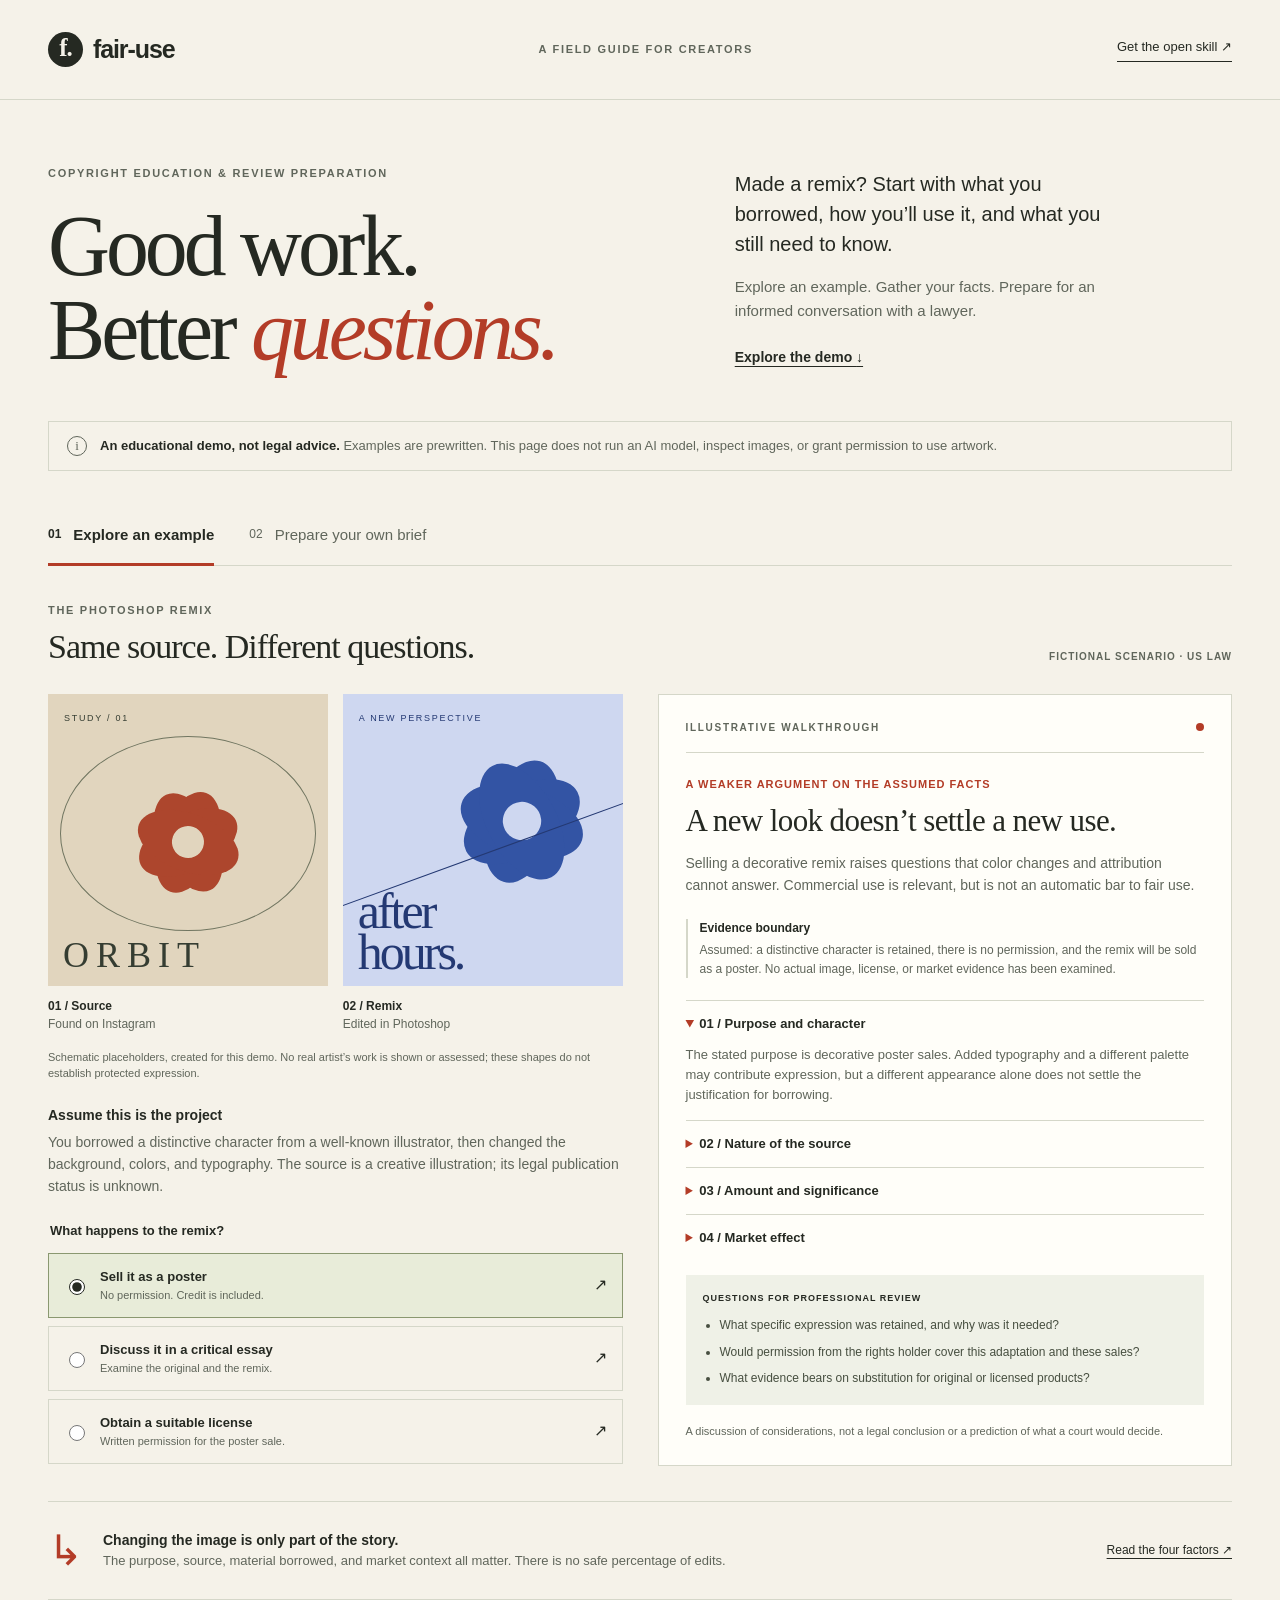
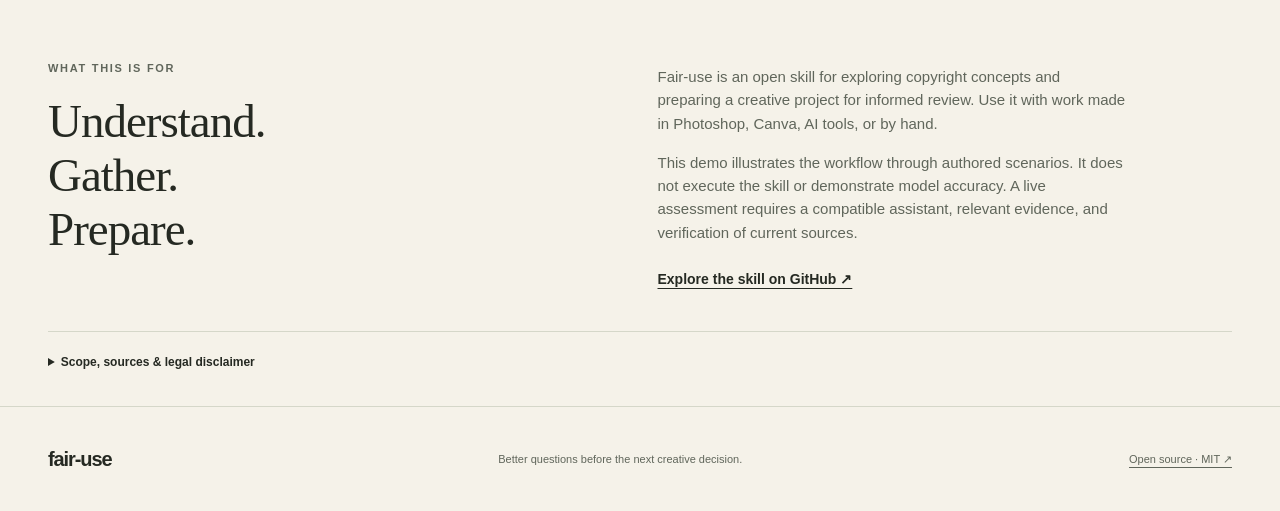
==== docs/index.html @ 6dc858e3 "Add educational browser demo and showcase guide" ====
<!doctype html>
<html lang="en">
<head>
  <meta charset="utf-8">
  <meta name="viewport" content="width=device-width, initial-scale=1">
  <meta name="description" content="Explore a fictional copyright scenario and prepare a creative-project brief. An educational demonstration of the open fair-use skill.">
  <meta http-equiv="Content-Security-Policy" content="default-src 'self'; script-src 'self'; style-src 'self'; img-src 'self' blob:; connect-src 'none'; object-src 'none'; base-uri 'none'; form-action 'none'">
  <title>Fair Use — a study in better questions</title>
  <link rel="stylesheet" href="demo.css">
  <script src="demo.js" defer></script>
</head>
<body>
  <a class="skip" href="#workspace">Skip to demo</a>
  <header class="masthead wrap">
    <a class="wordmark" href="./" aria-label="Fair Use home"><span class="mark" aria-hidden="true">f.</span> fair-use</a>
    <span class="edition">A FIELD GUIDE FOR CREATORS</span>
    <a class="repo" href="https://github.com/rahulkahani/fair-use">Get the open skill <span aria-hidden="true">↗</span></a>
  </header>

  <main class="wrap">
    <section class="intro" aria-labelledby="title">
      <div><p class="eyebrow">COPYRIGHT EDUCATION & REVIEW PREPARATION</p><h1 id="title">Good work.<br>Better <em>questions.</em></h1></div>
      <div class="intro-copy"><p>Made a remix? Start with what you borrowed, how you’ll use it, and what you still need to know.</p><p class="muted">Explore an example. Gather your facts. Prepare for an informed conversation with a lawyer.</p><a class="text-link" href="#workspace">Explore the demo <span aria-hidden="true">↓</span></a></div>
    </section>

    <div class="notice"><span class="notice-symbol" aria-hidden="true">i</span><p><strong>An educational demo, not legal advice.</strong> Examples are prewritten. This page does not run an AI model, inspect images, or grant permission to use artwork.</p></div>
    <noscript><p class="notice">Enable JavaScript to change the example and prepare a brief. You can also download the skill directly from the GitHub link above.</p></noscript>

    <section id="workspace" class="workspace" aria-label="Interactive demonstration">
      <div class="mode-switch" role="group" aria-label="Choose a demo mode">
        <button id="example-mode" aria-pressed="true" aria-controls="example-panel">01 <span>Explore an example</span></button>
        <button id="brief-mode" aria-pressed="false" aria-controls="brief-panel">02 <span>Prepare your own brief</span></button>
      </div>

      <div id="example-panel">
        <div class="section-heading"><div><p class="eyebrow">THE PHOTOSHOP REMIX</p><h2>Same source. Different questions.</h2></div><span class="small-label">FICTIONAL SCENARIO · US LAW</span></div>
        <div class="example-grid">
          <div class="source-area">
            <div class="art-pair" aria-label="Two schematic placeholders representing a source illustration and its Photoshop remix. These are not actual artworks being assessed.">
              <figure><div class="study source-study" aria-hidden="true"><span class="study-top">STUDY / 01</span><div class="motif"><i></i><i></i><i></i><i></i><b></b></div><span class="study-bottom">ORBIT</span></div><figcaption><span>01 / Source</span>Found on Instagram</figcaption></figure>
              <figure><div class="study remix-study" aria-hidden="true"><span class="study-top">A NEW PERSPECTIVE</span><div class="motif"><i></i><i></i><i></i><i></i><b></b></div><span class="study-bottom">after<br>hours.</span></div><figcaption><span>02 / Remix</span>Edited in Photoshop</figcaption></figure>
            </div>
            <p class="caption">Schematic placeholders, created for this demo. No real artist’s work is shown or assessed; these shapes do not establish protected expression.</p>
            <div class="premise"><h3>Assume this is the project</h3><p>You borrowed a distinctive character from a well-known illustrator, then changed the background, colors, and typography. The source is a creative illustration; its legal publication status is unknown.</p></div>
            <fieldset class="scenario-picker"><legend>What happens to the remix?</legend>
              <label><input type="radio" name="scenario" value="sale" checked><span><strong>Sell it as a poster</strong><small>No permission. Credit is included.</small></span><span aria-hidden="true">↗</span></label>
              <label><input type="radio" name="scenario" value="critique"><span><strong>Discuss it in a critical essay</strong><small>Examine the original and the remix.</small></span><span aria-hidden="true">↗</span></label>
              <label><input type="radio" name="scenario" value="permission"><span><strong>Obtain a suitable license</strong><small>Written permission for the poster sale.</small></span><span aria-hidden="true">↗</span></label>
            </fieldset>
          </div>
          <section class="review" aria-labelledby="review-title">
            <div class="review-top"><span class="eyebrow">ILLUSTRATIVE WALKTHROUGH</span><span class="review-dot" aria-hidden="true"></span></div>
            <div id="review-summary" aria-live="polite" aria-atomic="true"><p id="review-category" class="category"></p><h3 id="review-title"></h3><p id="review-lead"></p></div>
            <div class="evidence-note"><strong>Evidence boundary</strong><p id="evidence-note"></p></div>
            <div id="factors" class="factors"></div>
            <div class="next-step"><p class="eyebrow">QUESTIONS FOR PROFESSIONAL REVIEW</p><ul id="lawyer-questions"></ul></div>
            <p class="review-foot">A discussion of considerations, not a legal conclusion or a prediction of what a court would decide.</p>
          </section>
        </div>
        <div class="takeaway"><span aria-hidden="true">↳</span><p><strong>Changing the image is only part of the story.</strong><br>The purpose, source, material borrowed, and market context all matter. There is no safe percentage of edits.</p><a href="https://www.copyright.gov/fair-use/more-info.html">Read the four factors ↗</a></div>
      </div>

      <div id="brief-panel" hidden>
        <div class="section-heading"><div><p class="eyebrow">YOUR PROJECT, ORGANIZED</p><h2>Bring the facts to the conversation.</h2></div><span class="small-label">BRIEF BUILDER · NO AI ANALYSIS</span></div>
        <p class="brief-intro">Add what you know. Unknowns are useful too. This page does not upload your entries or images, use analytics, or save them to browser storage. Use “Clear entries & images” when finished; your browser may otherwise restore form entries during navigation. The downloaded brief contains text and filenames, not the images.</p>
        <form id="brief-form" autocomplete="off">
          <div class="form-grid">
            <div class="form-column">
              <label for="project">Project name <span>(optional)</span></label><input id="project" name="project" maxlength="200" placeholder="e.g. After Hours poster">
              <div class="file-grid">
                <div class="file-box"><label for="source-file">Source image <span>(optional)</span></label><input id="source-file" type="file" accept="image/png,image/jpeg,image/webp"><img id="source-preview" hidden alt="Your selected source image, shown without analysis"><p id="source-file-status">PNG, JPG or WebP · up to 10 MB</p></div>
                <div class="file-box"><label for="output-file">Your final image <span>(optional)</span></label><input id="output-file" type="file" accept="image/png,image/jpeg,image/webp"><img id="output-preview" hidden alt="Your selected final image, shown without analysis"><p id="output-file-status">PNG, JPG or WebP · up to 10 MB</p></div>
              </div>
              <label for="sources">Where did the source material come from?</label><textarea id="sources" name="sources" maxlength="6000" placeholder="Artist, source link, each borrowed asset, or describe independent creation. It’s okay if ownership is unknown."></textarea>
              <label for="changes">What did you borrow or change?</label><textarea id="changes" name="changes" maxlength="6000" placeholder="What was copied, traced, uploaded, generated, or retained? What did you create yourself?"></textarea>
            </div>
            <div class="form-column">
              <label for="jurisdiction">Relevant countries and distribution</label><input id="jurisdiction" name="jurisdiction" maxlength="1000" placeholder="e.g. US poster sales; other countries unknown">
              <label for="purpose">What will you do with it?</label><textarea id="purpose" name="purpose" maxlength="6000" placeholder="Sale, client campaign, essay, portfolio, private study… Include audience, channels, scale and commercial context."></textarea>
              <label for="permission">What permission or license do you have?</label><textarea id="permission" name="permission" maxlength="6000" placeholder="No permission, unknown, or exact license terms and evidence. Credit alone is not permission."></textarea>
              <label for="questions">What would you like to resolve?</label><textarea id="questions" name="questions" maxlength="6000" placeholder="Include any actual claim or deadline. Avoid confidential information you don’t need to share."></textarea>
            </div>
          </div>
          <div class="form-actions"><button class="primary" type="submit">Download preparation brief <span aria-hidden="true">↓</span></button><button class="secondary" id="reset-brief" type="reset">Clear entries & images</button><p id="brief-status" role="status"></p></div>
          <div id="brief-fallback" class="handoff" hidden><label for="brief-text"><strong>Your preparation brief</strong></label><p class="muted">If this browser does not save the download, select and copy the text below. Rebuild the brief after changing any entries.</p><textarea id="brief-text" readonly rows="12" aria-label="Generated preparation brief"></textarea></div>
        </form>
        <aside class="handoff"><h3>Continue with the skill</h3><p>Download the <a href="https://github.com/rahulkahani/fair-use/releases/latest">chat instructions or installable skill</a>. In a supported assistant, invoke fair-use and attach your brief and relevant images. For professional advice, share the facts and questions with a qualified lawyer.</p><p class="muted">Your AI host’s capabilities and data policies apply when you choose to share files there. Do not assume a chat is confidential or legally privileged.</p></aside>
      </div>
    </section>

    <section class="about"><div><p class="eyebrow">WHAT THIS IS FOR</p><h2>Understand.<br>Gather.<br>Prepare.</h2></div><div><p>Fair-use is an open skill for exploring copyright concepts and preparing a creative project for informed review. Use it with work made in Photoshop, Canva, AI tools, or by hand.</p><p>This demo illustrates the workflow through authored scenarios. It does not execute the skill or demonstrate model accuracy. A live assessment requires a compatible assistant, relevant evidence, and verification of current sources.</p><a class="text-link" href="https://github.com/rahulkahani/fair-use">Explore the skill on GitHub ↗</a></div></section>
    <details class="disclaimer"><summary>Scope, sources & legal disclaimer</summary><div><p>This tool provides educational information, not legal advice or a substitute for review by a qualified lawyer. It cannot determine infringement, certify fair use, or grant permission to publish, distribute, or sell material. Using it does not create an attorney-client relationship. Do not disregard or delay professional advice because of its output.</p><p>AI outputs may be incomplete, inaccurate, or outdated. Rules depend on jurisdiction and circumstances. The examples here assume US law; they are not advice for another country and have not been validated by a lawyer.</p><p>Source review: September 7, 2026. Read the <a href="https://www.copyright.gov/title17/92chap1.html#107">US Copyright Act §107</a>, the <a href="https://www.copyright.gov/fair-use/more-info.html">Copyright Office’s four-factor overview</a>, and its <a href="https://www.copyright.gov/help/faq/faq-fairuse.html">permission and fair-use FAQ</a>. For the boundary between general information and specific legal advice, see <a href="https://copyright.gov/circs/circ17.pdf">Circular 17</a>.</p><p>External links take you to services with their own privacy policies. The skill’s MIT license covers its original materials; it does not grant rights in artwork submitted by users.</p></div></details>
  </main>
  <footer class="wrap"><a class="wordmark" href="./">fair-use</a><p>Better questions before the next creative decision.</p><a href="https://github.com/rahulkahani/fair-use/blob/main/LICENSE">Open source · MIT ↗</a></footer>
</body>
</html>
---- docs/demo.css ----
@charset "UTF-8";
:root{--paper:#f5f2e9;--ink:#252922;--muted:#60665b;--line:#d5d7c9;--accent:#b33c27;--white:#fffef9;--green:#e8ecd9;--serif:Georgia,'Times New Roman',serif;--sans:Arial,Helvetica,sans-serif}
*{box-sizing:border-box}html{scroll-behavior:smooth;scroll-padding-top:24px}body{margin:0;background:var(--paper);color:var(--ink);font:16px/1.55 var(--sans)}button,input,textarea{font:inherit}button,a,input,textarea,summary{-webkit-tap-highlight-color:transparent}a{color:inherit;text-underline-offset:4px}button{cursor:pointer}button:focus-visible,a:focus-visible,input:focus-visible,textarea:focus-visible,summary:focus-visible{outline:3px solid var(--accent);outline-offset:4px}button:disabled{cursor:default}p,h1,h2,h3,figure{margin:0}p+p{margin-top:16px}[hidden]{display:none!important}.wrap{max-width:1280px;margin:auto;padding-left:48px;padding-right:48px}.masthead{height:100px;display:flex;align-items:center;justify-content:space-between;border-bottom:1px solid var(--line);gap:20px}.wordmark{font-weight:700;font-size:25px;letter-spacing:-1.1px;text-decoration:none;display:flex;align-items:center;gap:10px}.mark{color:var(--paper);background:var(--ink);font-family:var(--serif);height:35px;width:35px;display:grid;place-content:center;border-radius:50%;padding-bottom:3px}.edition,.eyebrow,.small-label{font:11px/1.5 var(--sans);letter-spacing:1.7px;font-weight:700}.edition{color:var(--muted)}.repo{font-size:13px;text-decoration:none;border-bottom:1px solid var(--ink);padding-bottom:3px}.intro{display:grid;grid-template-columns:1.2fr 1fr;gap:90px;padding:65px 0 48px;align-items:end}.eyebrow{color:var(--muted)}h1{font:clamp(58px,6.7vw,88px)/.98 var(--serif);letter-spacing:-4px;margin-top:23px;font-weight:400}h1 em{color:var(--accent);font-weight:400}.intro-copy{max-width:395px;padding-bottom:3px}.intro-copy>p:first-child{font-size:20px;line-height:1.5}.muted{color:var(--muted)}.intro-copy .muted{font-size:15px}.text-link{display:inline-block;font-size:14px;font-weight:700;margin-top:25px}.notice{border:1px solid var(--line);display:flex;gap:13px;align-items:center;padding:14px 18px;font-size:13px;color:var(--muted)}.notice strong{color:var(--ink)}.notice-symbol{font-family:var(--serif);border:1px solid var(--muted);border-radius:100%;width:20px;height:20px;text-align:center;line-height:18px;flex:none}.workspace{margin-top:38px}.mode-switch{display:flex;border-bottom:1px solid var(--line);gap:35px}.mode-switch button{border:0;background:none;color:var(--muted);padding:14px 0 17px;font-size:12px;display:flex;gap:12px;align-items:center;border-bottom:3px solid transparent;margin-bottom:-1px}.mode-switch button span{font-size:15px}.mode-switch button[aria-pressed=true]{color:var(--ink);border-color:var(--accent);font-weight:700}.section-heading{display:flex;justify-content:space-between;align-items:end;gap:20px;margin:36px 0 27px}h2{font:34px/1.15 var(--serif);letter-spacing:-1px}.section-heading h2{margin-top:9px}.small-label{color:var(--muted);font-size:10px;letter-spacing:1px;text-align:right;padding-bottom:3px}.example-grid{display:grid;grid-template-columns:1fr 1fr;gap:35px;align-items:start}.art-pair{display:grid;grid-template-columns:1fr 1fr;gap:15px}.study{height:292px;position:relative;overflow:hidden;background:#e1d5be;color:#353d32}.study-top{position:absolute;top:18px;left:16px;font-size:9px;letter-spacing:1.7px;z-index:1}.study-bottom{position:absolute;bottom:13px;left:15px;right:15px;letter-spacing:7px;font:36px/1 var(--serif)}.motif{position:absolute;top:76px;left:50%;transform:translateX(-50%) rotate(-25deg);width:144px;height:144px}.motif i{position:absolute;width:58px;height:105px;background:#ad462d;border-radius:50%;left:43px;top:20px;transform-origin:center}.motif i:nth-child(2){transform:rotate(45deg)}.motif i:nth-child(3){transform:rotate(90deg)}.motif i:nth-child(4){transform:rotate(135deg)}.motif b{position:absolute;width:32px;height:32px;border-radius:50%;background:#e1d5be;top:56px;left:56px}.source-study:after{content:'';position:absolute;inset:42px 12px 55px;border:1px solid #717661;border-radius:50%}.remix-study{background:#ced7f0;color:#243973}.remix-study .motif{top:55px;left:64%;transform:translateX(-50%) rotate(17deg) scale(1.2)}.remix-study .motif i{background:#3354a4}.remix-study .motif b{background:#ced7f0}.remix-study .study-bottom{font-size:50px;letter-spacing:-3px;line-height:.82}.remix-study:after{content:'';position:absolute;top:160px;left:-10px;right:-10px;border-top:1px solid #243973;transform:rotate(-20deg)}figcaption{font-size:12px;color:var(--muted);padding-top:11px}figcaption span{display:block;font-size:12px;font-weight:700;color:var(--ink)}.caption{font-size:11px;color:var(--muted);line-height:1.5;margin-top:15px}.premise{padding:23px 0}.premise h3{font-size:14px;margin-bottom:6px}.premise p{font-size:14px;color:var(--muted)}fieldset{margin:0;padding:0;border:0}legend{font-size:13px;font-weight:700;margin-bottom:12px}.scenario-picker label{display:flex;align-items:center;gap:12px;border:1px solid var(--line);padding:13px 15px;cursor:pointer;margin-bottom:8px;background:transparent}.scenario-picker label:has(input:checked){background:var(--green);border-color:#8a9870}.scenario-picker input{accent-color:var(--ink);width:16px;height:16px;flex:none}.scenario-picker label>span:last-child{margin-left:auto}.scenario-picker strong{display:block;font-size:13px}.scenario-picker small{display:block;color:var(--muted);font-size:11px}.review{border:1px solid var(--line);background:var(--white);padding:25px 27px}.review-top{display:flex;align-items:center;justify-content:space-between;border-bottom:1px solid var(--line);padding-bottom:17px}.review-top .eyebrow{font-size:10px}.review-dot{width:8px;height:8px;border-radius:50%;background:var(--accent)}.category{font-size:11px;color:var(--accent);font-weight:700;margin:23px 0 10px;text-transform:uppercase;letter-spacing:1px}.review h3{font:31px/1.15 var(--serif);letter-spacing:-.6px}.review #review-lead{font-size:14px;color:var(--muted);margin-top:15px}.evidence-note{border-left:2px solid var(--line);padding-left:12px;margin:22px 0;font-size:12px;color:var(--muted)}.evidence-note strong{color:var(--ink)}.evidence-note p{margin-top:4px}.factors details{border-top:1px solid var(--line);padding:13px 0}.factors summary{font-size:13px;font-weight:700;cursor:pointer}.factors summary::marker{color:var(--accent)}.factors details p{font-size:13px;color:var(--muted);padding:10px 0 2px}.next-step{background:#eff1e7;padding:17px;margin-top:14px}.next-step .eyebrow{font-size:9px;letter-spacing:1px;color:var(--ink)}.next-step ul{margin:10px 0 0;padding-left:17px;font-size:12px;color:#474f40}.next-step li+li{margin-top:8px}.review-foot{font-size:11px;line-height:1.6;color:var(--muted);margin-top:18px}.takeaway{margin-top:29px;border-top:1px solid var(--line);border-bottom:1px solid var(--line);padding:24px 0;display:flex;align-items:center;gap:20px}.takeaway>span{font:42px var(--serif);color:var(--accent)}.takeaway p{font-size:13px;color:var(--muted)}.takeaway strong{color:var(--ink);font-size:14px}.takeaway a{font-size:12px;margin-left:auto;white-space:nowrap}.brief-intro{max-width:850px;font-size:14px;color:var(--muted);margin-bottom:27px}.form-grid{display:grid;grid-template-columns:1fr 1fr;gap:35px}.form-column>label{display:block;font-size:13px;font-weight:700;margin:22px 0 8px}.form-column>label:first-child{margin-top:0}label span{font-weight:400}input:not([type=radio]):not([type=file]),textarea{width:100%;border:1px solid #a7ad9c;background:var(--white);border-radius:0;padding:12px;font-size:14px;color:var(--ink)}textarea{resize:vertical;min-height:115px;display:block}input::placeholder,textarea::placeholder{color:#72786b;opacity:1}.file-grid{display:grid;grid-template-columns:1fr 1fr;gap:12px;margin-top:22px}.file-box{background:#ebece2;border:1px dashed #a7ad9c;padding:14px;min-width:0}.file-box label{display:block;font-size:12px;font-weight:700;margin-bottom:12px}.file-box input{font-size:11px;width:100%}.file-box input::file-selector-button{display:block;margin-bottom:8px;border:1px solid #8a927f;background:var(--white);padding:5px 8px;cursor:pointer}.file-box p{font-size:10px;color:var(--muted);margin-top:12px;overflow-wrap:anywhere}.file-box img{width:100%;height:150px;object-fit:contain;margin-top:12px}.form-actions{display:flex;gap:20px;align-items:center;flex-wrap:wrap;margin-top:28px}.primary{border:1px solid var(--ink);background:var(--ink);color:var(--white);padding:13px 20px;font-size:13px}.primary span{margin-left:15px}.secondary{border:0;border-bottom:1px solid var(--muted);background:none;font-size:12px;padding:5px 0;color:var(--muted)}#brief-status{font-size:12px;color:var(--muted);flex-basis:100%}.handoff{border:1px solid var(--line);padding:24px;margin-top:20px}.handoff h3{font:25px var(--serif);margin-bottom:12px}.handoff p{font-size:14px;max-width:850px}.about{display:grid;grid-template-columns:1fr 1fr;gap:35px;padding:60px 0 40px}.about h2{font-size:47px;margin-top:17px}.about>div:last-child{padding-top:5px;color:var(--muted);font-size:15px;max-width:470px}.about .text-link{color:var(--ink)}.disclaimer{border-top:1px solid var(--line);padding:21px 0 35px;font-size:12px;color:var(--muted)}.disclaimer summary{font-weight:700;cursor:pointer;color:var(--ink)}.disclaimer>div{padding-top:18px;max-width:900px}.disclaimer p+p{margin-top:12px}footer{display:flex;justify-content:space-between;align-items:center;gap:20px;border-top:1px solid var(--line);min-height:105px;font-size:11px;color:var(--muted)}footer .wordmark{font-size:20px;color:var(--ink)}.skip{position:absolute;left:20px;top:-100px;background:var(--white);padding:10px;z-index:5}.skip:focus{top:10px}
@media(min-width:1500px){.intro{padding-top:75px;padding-bottom:55px}}
@media(max-width:1000px){.wrap{padding-left:28px;padding-right:28px}.intro{gap:35px}.edition{display:none}.example-grid{gap:20px}.review{padding:20px}.study{height:260px}.motif{transform:translateX(-50%) rotate(-25deg) scale(.85)}.remix-study .motif{transform:translateX(-50%) rotate(17deg)}.section-heading{align-items:start}.small-label{max-width:130px}.takeaway{flex-wrap:wrap}.takeaway a{margin-left:48px}}
@media(max-width:720px){.wrap{padding-left:20px;padding-right:20px}.masthead{height:78px}.wordmark{font-size:22px}.repo{font-size:11px}.intro{grid-template-columns:1fr;padding:38px 0 30px;gap:28px}h1{font-size:66px;letter-spacing:-3px;margin-top:18px}.intro-copy{max-width:100%}.intro-copy>p:first-child{font-size:18px}.intro-copy .text-link{margin-top:16px}.notice{padding:12px;font-size:12px;align-items:start}.notice-symbol{margin-top:3px}.workspace{margin-top:25px}.mode-switch{gap:20px}.mode-switch button{gap:7px}.mode-switch button span{font-size:12px}.section-heading{display:block;margin-top:28px}.small-label{display:block;max-width:none;text-align:left;margin-top:12px}.section-heading h2{font-size:29px}.example-grid,.form-grid,.about{grid-template-columns:1fr}.art-pair{gap:12px}.study{height:280px}.motif{transform:translateX(-50%) rotate(-25deg)}.review{margin-top:9px}.review h3{font-size:31px}.takeaway{gap:12px;align-items:start}.takeaway p{flex:1}.takeaway a{margin-left:39px}.about{gap:22px;padding:40px 0 30px}.about h2{font-size:39px}.about>div:last-child{max-width:none}.form-grid{gap:22px}.file-box{padding:10px}footer{flex-wrap:wrap;padding-top:25px;padding-bottom:25px;gap:14px}footer p{order:3;width:100%}}
@media(prefers-reduced-motion:reduce){html{scroll-behavior:auto}}
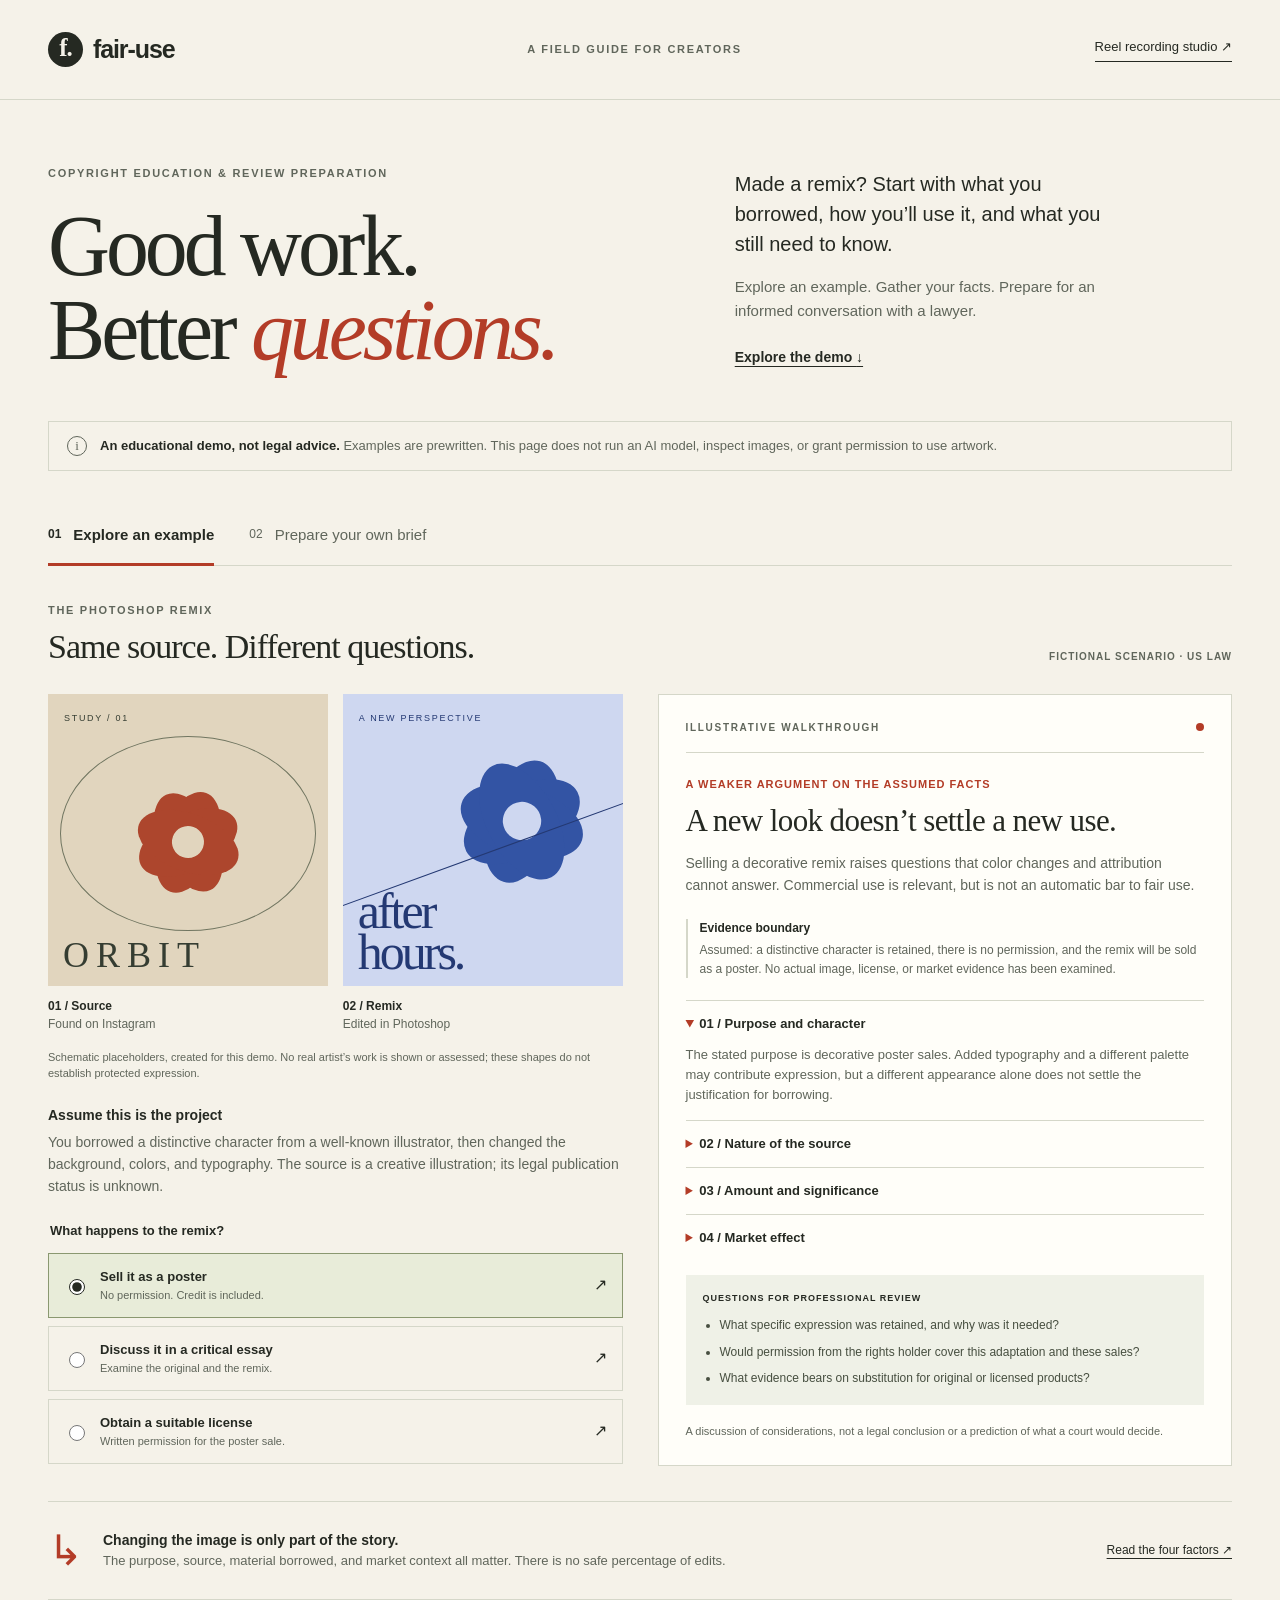
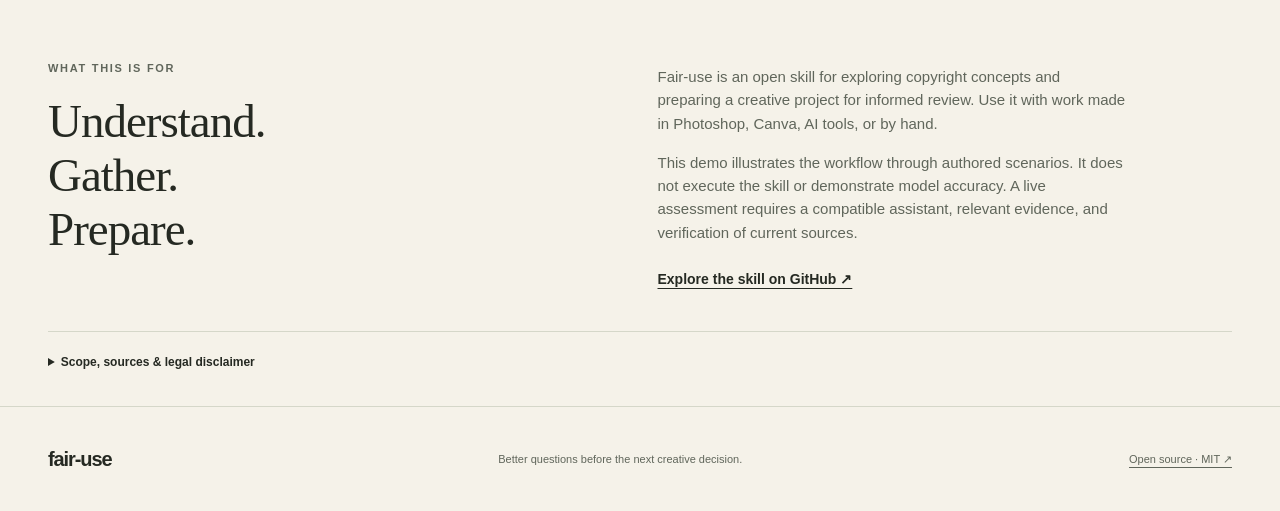
==== commit 7cc95f5a: "Add directed portrait recording studio for fair-use showcase" ====
--- a/docs/index.html
+++ b/docs/index.html
@@ -14,7 +14,7 @@
   <header class="masthead wrap">
     <a class="wordmark" href="./" aria-label="Fair Use home"><span class="mark" aria-hidden="true">f.</span> fair-use</a>
     <span class="edition">A FIELD GUIDE FOR CREATORS</span>
-    <a class="repo" href="https://github.com/rahulkahani/fair-use">Get the open skill <span aria-hidden="true">↗</span></a>
+    <a class="repo" href="reel.html">Reel recording studio <span aria-hidden="true">↗</span></a>
   </header>
 
   <main class="wrap">
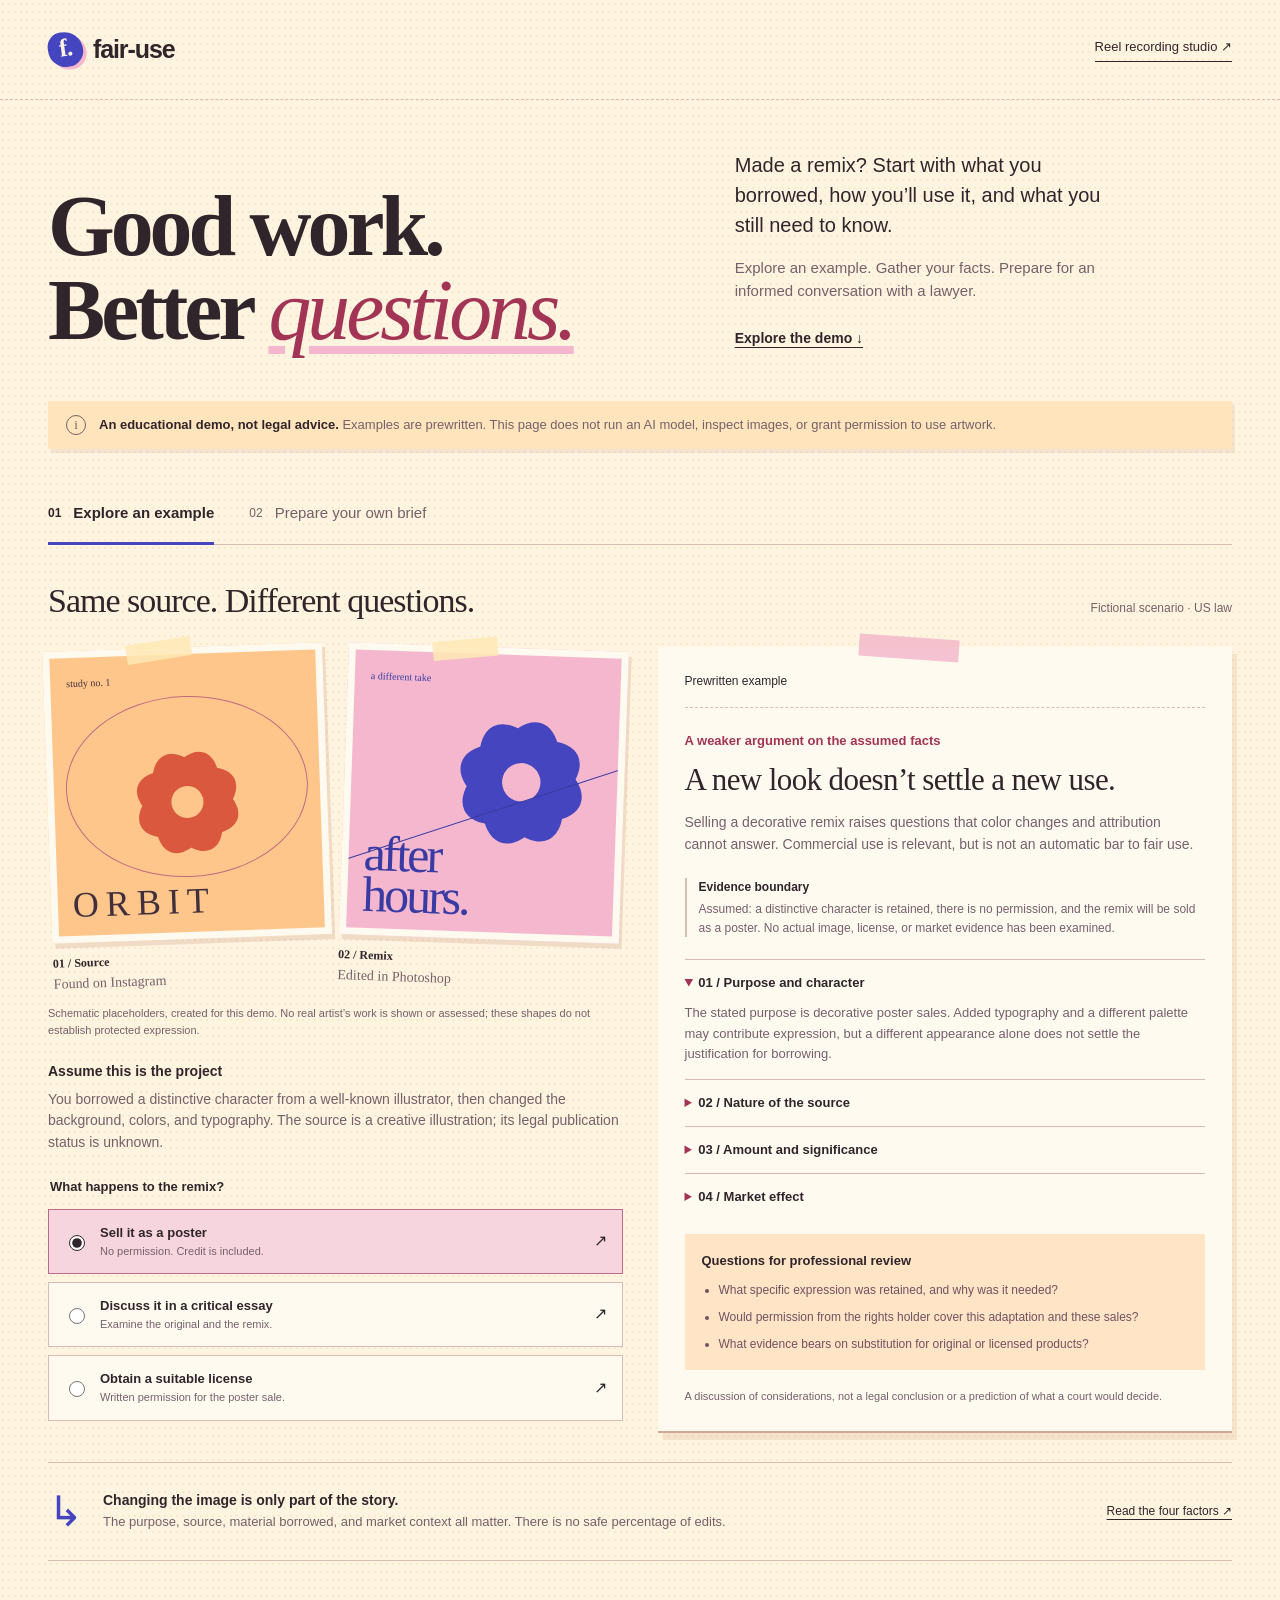
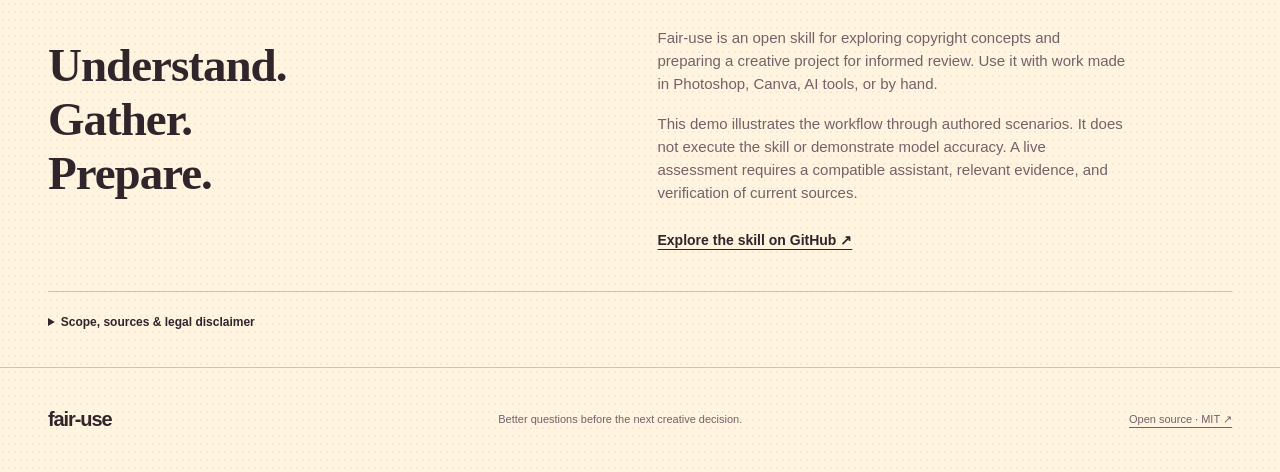
==== commit 426c4908: "Restyle fair-use demos as paper collage and remove decorative labels" ====
--- a/docs/index.html
+++ b/docs/index.html
@@ -13,13 +13,12 @@
   <a class="skip" href="#workspace">Skip to demo</a>
   <header class="masthead wrap">
     <a class="wordmark" href="./" aria-label="Fair Use home"><span class="mark" aria-hidden="true">f.</span> fair-use</a>
-    <span class="edition">A FIELD GUIDE FOR CREATORS</span>
     <a class="repo" href="reel.html">Reel recording studio <span aria-hidden="true">↗</span></a>
   </header>
 
   <main class="wrap">
     <section class="intro" aria-labelledby="title">
-      <div><p class="eyebrow">COPYRIGHT EDUCATION & REVIEW PREPARATION</p><h1 id="title">Good work.<br>Better <em>questions.</em></h1></div>
+      <div><h1 id="title">Good work.<br>Better <em>questions.</em></h1></div>
       <div class="intro-copy"><p>Made a remix? Start with what you borrowed, how you’ll use it, and what you still need to know.</p><p class="muted">Explore an example. Gather your facts. Prepare for an informed conversation with a lawyer.</p><a class="text-link" href="#workspace">Explore the demo <span aria-hidden="true">↓</span></a></div>
     </section>
 
@@ -33,12 +32,12 @@
       </div>
 
       <div id="example-panel">
-        <div class="section-heading"><div><p class="eyebrow">THE PHOTOSHOP REMIX</p><h2>Same source. Different questions.</h2></div><span class="small-label">FICTIONAL SCENARIO · US LAW</span></div>
+        <div class="section-heading"><div><h2>Same source. Different questions.</h2></div><span class="small-label">Fictional scenario · US law</span></div>
         <div class="example-grid">
           <div class="source-area">
             <div class="art-pair" aria-label="Two schematic placeholders representing a source illustration and its Photoshop remix. These are not actual artworks being assessed.">
-              <figure><div class="study source-study" aria-hidden="true"><span class="study-top">STUDY / 01</span><div class="motif"><i></i><i></i><i></i><i></i><b></b></div><span class="study-bottom">ORBIT</span></div><figcaption><span>01 / Source</span>Found on Instagram</figcaption></figure>
-              <figure><div class="study remix-study" aria-hidden="true"><span class="study-top">A NEW PERSPECTIVE</span><div class="motif"><i></i><i></i><i></i><i></i><b></b></div><span class="study-bottom">after<br>hours.</span></div><figcaption><span>02 / Remix</span>Edited in Photoshop</figcaption></figure>
+              <figure><div class="study source-study" aria-hidden="true"><span class="study-top">study no. 1</span><div class="motif"><i></i><i></i><i></i><i></i><b></b></div><span class="study-bottom">ORBIT</span></div><figcaption><span>01 / Source</span>Found on Instagram</figcaption></figure>
+              <figure><div class="study remix-study" aria-hidden="true"><span class="study-top">a different take</span><div class="motif"><i></i><i></i><i></i><i></i><b></b></div><span class="study-bottom">after<br>hours.</span></div><figcaption><span>02 / Remix</span>Edited in Photoshop</figcaption></figure>
             </div>
             <p class="caption">Schematic placeholders, created for this demo. No real artist’s work is shown or assessed; these shapes do not establish protected expression.</p>
             <div class="premise"><h3>Assume this is the project</h3><p>You borrowed a distinctive character from a well-known illustrator, then changed the background, colors, and typography. The source is a creative illustration; its legal publication status is unknown.</p></div>
@@ -49,11 +48,11 @@
             </fieldset>
           </div>
           <section class="review" aria-labelledby="review-title">
-            <div class="review-top"><span class="eyebrow">ILLUSTRATIVE WALKTHROUGH</span><span class="review-dot" aria-hidden="true"></span></div>
+            <div class="review-top"><span>Prewritten example</span><span class="review-dot" aria-hidden="true"></span></div>
             <div id="review-summary" aria-live="polite" aria-atomic="true"><p id="review-category" class="category"></p><h3 id="review-title"></h3><p id="review-lead"></p></div>
             <div class="evidence-note"><strong>Evidence boundary</strong><p id="evidence-note"></p></div>
             <div id="factors" class="factors"></div>
-            <div class="next-step"><p class="eyebrow">QUESTIONS FOR PROFESSIONAL REVIEW</p><ul id="lawyer-questions"></ul></div>
+            <div class="next-step"><h4>Questions for professional review</h4><ul id="lawyer-questions"></ul></div>
             <p class="review-foot">A discussion of considerations, not a legal conclusion or a prediction of what a court would decide.</p>
           </section>
         </div>
@@ -61,7 +60,7 @@
       </div>
 
       <div id="brief-panel" hidden>
-        <div class="section-heading"><div><p class="eyebrow">YOUR PROJECT, ORGANIZED</p><h2>Bring the facts to the conversation.</h2></div><span class="small-label">BRIEF BUILDER · NO AI ANALYSIS</span></div>
+        <div class="section-heading"><div><h2>Bring the facts to the conversation.</h2></div><span class="small-label">Brief builder · no AI analysis</span></div>
         <p class="brief-intro">Add what you know. Unknowns are useful too. This page does not upload your entries or images, use analytics, or save them to browser storage. Use “Clear entries & images” when finished; your browser may otherwise restore form entries during navigation. The downloaded brief contains text and filenames, not the images.</p>
         <form id="brief-form" autocomplete="off">
           <div class="form-grid">
@@ -88,7 +87,7 @@
       </div>
     </section>
 
-    <section class="about"><div><p class="eyebrow">WHAT THIS IS FOR</p><h2>Understand.<br>Gather.<br>Prepare.</h2></div><div><p>Fair-use is an open skill for exploring copyright concepts and preparing a creative project for informed review. Use it with work made in Photoshop, Canva, AI tools, or by hand.</p><p>This demo illustrates the workflow through authored scenarios. It does not execute the skill or demonstrate model accuracy. A live assessment requires a compatible assistant, relevant evidence, and verification of current sources.</p><a class="text-link" href="https://github.com/rahulkahani/fair-use">Explore the skill on GitHub ↗</a></div></section>
+    <section class="about"><div><h2>Understand.<br>Gather.<br>Prepare.</h2></div><div><p>Fair-use is an open skill for exploring copyright concepts and preparing a creative project for informed review. Use it with work made in Photoshop, Canva, AI tools, or by hand.</p><p>This demo illustrates the workflow through authored scenarios. It does not execute the skill or demonstrate model accuracy. A live assessment requires a compatible assistant, relevant evidence, and verification of current sources.</p><a class="text-link" href="https://github.com/rahulkahani/fair-use">Explore the skill on GitHub ↗</a></div></section>
     <details class="disclaimer"><summary>Scope, sources & legal disclaimer</summary><div><p>This tool provides educational information, not legal advice or a substitute for review by a qualified lawyer. It cannot determine infringement, certify fair use, or grant permission to publish, distribute, or sell material. Using it does not create an attorney-client relationship. Do not disregard or delay professional advice because of its output.</p><p>AI outputs may be incomplete, inaccurate, or outdated. Rules depend on jurisdiction and circumstances. The examples here assume US law; they are not advice for another country and have not been validated by a lawyer.</p><p>Source review: September 7, 2026. Read the <a href="https://www.copyright.gov/title17/92chap1.html#107">US Copyright Act §107</a>, the <a href="https://www.copyright.gov/fair-use/more-info.html">Copyright Office’s four-factor overview</a>, and its <a href="https://www.copyright.gov/help/faq/faq-fairuse.html">permission and fair-use FAQ</a>. For the boundary between general information and specific legal advice, see <a href="https://copyright.gov/circs/circ17.pdf">Circular 17</a>.</p><p>External links take you to services with their own privacy policies. The skill’s MIT license covers its original materials; it does not grant rights in artwork submitted by users.</p></div></details>
   </main>
   <footer class="wrap"><a class="wordmark" href="./">fair-use</a><p>Better questions before the next creative decision.</p><a href="https://github.com/rahulkahani/fair-use/blob/main/LICENSE">Open source · MIT ↗</a></footer>
--- a/docs/demo.css
+++ b/docs/demo.css
@@ -1,7 +1,17 @@
 @charset "UTF-8";
-:root{--paper:#f5f2e9;--ink:#252922;--muted:#60665b;--line:#d5d7c9;--accent:#b33c27;--white:#fffef9;--green:#e8ecd9;--serif:Georgia,'Times New Roman',serif;--sans:Arial,Helvetica,sans-serif}
-*{box-sizing:border-box}html{scroll-behavior:smooth;scroll-padding-top:24px}body{margin:0;background:var(--paper);color:var(--ink);font:16px/1.55 var(--sans)}button,input,textarea{font:inherit}button,a,input,textarea,summary{-webkit-tap-highlight-color:transparent}a{color:inherit;text-underline-offset:4px}button{cursor:pointer}button:focus-visible,a:focus-visible,input:focus-visible,textarea:focus-visible,summary:focus-visible{outline:3px solid var(--accent);outline-offset:4px}button:disabled{cursor:default}p,h1,h2,h3,figure{margin:0}p+p{margin-top:16px}[hidden]{display:none!important}.wrap{max-width:1280px;margin:auto;padding-left:48px;padding-right:48px}.masthead{height:100px;display:flex;align-items:center;justify-content:space-between;border-bottom:1px solid var(--line);gap:20px}.wordmark{font-weight:700;font-size:25px;letter-spacing:-1.1px;text-decoration:none;display:flex;align-items:center;gap:10px}.mark{color:var(--paper);background:var(--ink);font-family:var(--serif);height:35px;width:35px;display:grid;place-content:center;border-radius:50%;padding-bottom:3px}.edition,.eyebrow,.small-label{font:11px/1.5 var(--sans);letter-spacing:1.7px;font-weight:700}.edition{color:var(--muted)}.repo{font-size:13px;text-decoration:none;border-bottom:1px solid var(--ink);padding-bottom:3px}.intro{display:grid;grid-template-columns:1.2fr 1fr;gap:90px;padding:65px 0 48px;align-items:end}.eyebrow{color:var(--muted)}h1{font:clamp(58px,6.7vw,88px)/.98 var(--serif);letter-spacing:-4px;margin-top:23px;font-weight:400}h1 em{color:var(--accent);font-weight:400}.intro-copy{max-width:395px;padding-bottom:3px}.intro-copy>p:first-child{font-size:20px;line-height:1.5}.muted{color:var(--muted)}.intro-copy .muted{font-size:15px}.text-link{display:inline-block;font-size:14px;font-weight:700;margin-top:25px}.notice{border:1px solid var(--line);display:flex;gap:13px;align-items:center;padding:14px 18px;font-size:13px;color:var(--muted)}.notice strong{color:var(--ink)}.notice-symbol{font-family:var(--serif);border:1px solid var(--muted);border-radius:100%;width:20px;height:20px;text-align:center;line-height:18px;flex:none}.workspace{margin-top:38px}.mode-switch{display:flex;border-bottom:1px solid var(--line);gap:35px}.mode-switch button{border:0;background:none;color:var(--muted);padding:14px 0 17px;font-size:12px;display:flex;gap:12px;align-items:center;border-bottom:3px solid transparent;margin-bottom:-1px}.mode-switch button span{font-size:15px}.mode-switch button[aria-pressed=true]{color:var(--ink);border-color:var(--accent);font-weight:700}.section-heading{display:flex;justify-content:space-between;align-items:end;gap:20px;margin:36px 0 27px}h2{font:34px/1.15 var(--serif);letter-spacing:-1px}.section-heading h2{margin-top:9px}.small-label{color:var(--muted);font-size:10px;letter-spacing:1px;text-align:right;padding-bottom:3px}.example-grid{display:grid;grid-template-columns:1fr 1fr;gap:35px;align-items:start}.art-pair{display:grid;grid-template-columns:1fr 1fr;gap:15px}.study{height:292px;position:relative;overflow:hidden;background:#e1d5be;color:#353d32}.study-top{position:absolute;top:18px;left:16px;font-size:9px;letter-spacing:1.7px;z-index:1}.study-bottom{position:absolute;bottom:13px;left:15px;right:15px;letter-spacing:7px;font:36px/1 var(--serif)}.motif{position:absolute;top:76px;left:50%;transform:translateX(-50%) rotate(-25deg);width:144px;height:144px}.motif i{position:absolute;width:58px;height:105px;background:#ad462d;border-radius:50%;left:43px;top:20px;transform-origin:center}.motif i:nth-child(2){transform:rotate(45deg)}.motif i:nth-child(3){transform:rotate(90deg)}.motif i:nth-child(4){transform:rotate(135deg)}.motif b{position:absolute;width:32px;height:32px;border-radius:50%;background:#e1d5be;top:56px;left:56px}.source-study:after{content:'';position:absolute;inset:42px 12px 55px;border:1px solid #717661;border-radius:50%}.remix-study{background:#ced7f0;color:#243973}.remix-study .motif{top:55px;left:64%;transform:translateX(-50%) rotate(17deg) scale(1.2)}.remix-study .motif i{background:#3354a4}.remix-study .motif b{background:#ced7f0}.remix-study .study-bottom{font-size:50px;letter-spacing:-3px;line-height:.82}.remix-study:after{content:'';position:absolute;top:160px;left:-10px;right:-10px;border-top:1px solid #243973;transform:rotate(-20deg)}figcaption{font-size:12px;color:var(--muted);padding-top:11px}figcaption span{display:block;font-size:12px;font-weight:700;color:var(--ink)}.caption{font-size:11px;color:var(--muted);line-height:1.5;margin-top:15px}.premise{padding:23px 0}.premise h3{font-size:14px;margin-bottom:6px}.premise p{font-size:14px;color:var(--muted)}fieldset{margin:0;padding:0;border:0}legend{font-size:13px;font-weight:700;margin-bottom:12px}.scenario-picker label{display:flex;align-items:center;gap:12px;border:1px solid var(--line);padding:13px 15px;cursor:pointer;margin-bottom:8px;background:transparent}.scenario-picker label:has(input:checked){background:var(--green);border-color:#8a9870}.scenario-picker input{accent-color:var(--ink);width:16px;height:16px;flex:none}.scenario-picker label>span:last-child{margin-left:auto}.scenario-picker strong{display:block;font-size:13px}.scenario-picker small{display:block;color:var(--muted);font-size:11px}.review{border:1px solid var(--line);background:var(--white);padding:25px 27px}.review-top{display:flex;align-items:center;justify-content:space-between;border-bottom:1px solid var(--line);padding-bottom:17px}.review-top .eyebrow{font-size:10px}.review-dot{width:8px;height:8px;border-radius:50%;background:var(--accent)}.category{font-size:11px;color:var(--accent);font-weight:700;margin:23px 0 10px;text-transform:uppercase;letter-spacing:1px}.review h3{font:31px/1.15 var(--serif);letter-spacing:-.6px}.review #review-lead{font-size:14px;color:var(--muted);margin-top:15px}.evidence-note{border-left:2px solid var(--line);padding-left:12px;margin:22px 0;font-size:12px;color:var(--muted)}.evidence-note strong{color:var(--ink)}.evidence-note p{margin-top:4px}.factors details{border-top:1px solid var(--line);padding:13px 0}.factors summary{font-size:13px;font-weight:700;cursor:pointer}.factors summary::marker{color:var(--accent)}.factors details p{font-size:13px;color:var(--muted);padding:10px 0 2px}.next-step{background:#eff1e7;padding:17px;margin-top:14px}.next-step .eyebrow{font-size:9px;letter-spacing:1px;color:var(--ink)}.next-step ul{margin:10px 0 0;padding-left:17px;font-size:12px;color:#474f40}.next-step li+li{margin-top:8px}.review-foot{font-size:11px;line-height:1.6;color:var(--muted);margin-top:18px}.takeaway{margin-top:29px;border-top:1px solid var(--line);border-bottom:1px solid var(--line);padding:24px 0;display:flex;align-items:center;gap:20px}.takeaway>span{font:42px var(--serif);color:var(--accent)}.takeaway p{font-size:13px;color:var(--muted)}.takeaway strong{color:var(--ink);font-size:14px}.takeaway a{font-size:12px;margin-left:auto;white-space:nowrap}.brief-intro{max-width:850px;font-size:14px;color:var(--muted);margin-bottom:27px}.form-grid{display:grid;grid-template-columns:1fr 1fr;gap:35px}.form-column>label{display:block;font-size:13px;font-weight:700;margin:22px 0 8px}.form-column>label:first-child{margin-top:0}label span{font-weight:400}input:not([type=radio]):not([type=file]),textarea{width:100%;border:1px solid #a7ad9c;background:var(--white);border-radius:0;padding:12px;font-size:14px;color:var(--ink)}textarea{resize:vertical;min-height:115px;display:block}input::placeholder,textarea::placeholder{color:#72786b;opacity:1}.file-grid{display:grid;grid-template-columns:1fr 1fr;gap:12px;margin-top:22px}.file-box{background:#ebece2;border:1px dashed #a7ad9c;padding:14px;min-width:0}.file-box label{display:block;font-size:12px;font-weight:700;margin-bottom:12px}.file-box input{font-size:11px;width:100%}.file-box input::file-selector-button{display:block;margin-bottom:8px;border:1px solid #8a927f;background:var(--white);padding:5px 8px;cursor:pointer}.file-box p{font-size:10px;color:var(--muted);margin-top:12px;overflow-wrap:anywhere}.file-box img{width:100%;height:150px;object-fit:contain;margin-top:12px}.form-actions{display:flex;gap:20px;align-items:center;flex-wrap:wrap;margin-top:28px}.primary{border:1px solid var(--ink);background:var(--ink);color:var(--white);padding:13px 20px;font-size:13px}.primary span{margin-left:15px}.secondary{border:0;border-bottom:1px solid var(--muted);background:none;font-size:12px;padding:5px 0;color:var(--muted)}#brief-status{font-size:12px;color:var(--muted);flex-basis:100%}.handoff{border:1px solid var(--line);padding:24px;margin-top:20px}.handoff h3{font:25px var(--serif);margin-bottom:12px}.handoff p{font-size:14px;max-width:850px}.about{display:grid;grid-template-columns:1fr 1fr;gap:35px;padding:60px 0 40px}.about h2{font-size:47px;margin-top:17px}.about>div:last-child{padding-top:5px;color:var(--muted);font-size:15px;max-width:470px}.about .text-link{color:var(--ink)}.disclaimer{border-top:1px solid var(--line);padding:21px 0 35px;font-size:12px;color:var(--muted)}.disclaimer summary{font-weight:700;cursor:pointer;color:var(--ink)}.disclaimer>div{padding-top:18px;max-width:900px}.disclaimer p+p{margin-top:12px}footer{display:flex;justify-content:space-between;align-items:center;gap:20px;border-top:1px solid var(--line);min-height:105px;font-size:11px;color:var(--muted)}footer .wordmark{font-size:20px;color:var(--ink)}.skip{position:absolute;left:20px;top:-100px;background:var(--white);padding:10px;z-index:5}.skip:focus{top:10px}
+:root{--paper:#fff4df;--ink:#30252b;--muted:#75616a;--line:#d9bcb3;--accent:#a23455;--white:#fffaf0;--pink:#f7d5df;--serif:Georgia,'Times New Roman',serif;--sans:Arial,Helvetica,sans-serif}
+*{box-sizing:border-box}html{scroll-behavior:smooth;scroll-padding-top:24px}body{margin:0;background:var(--paper);color:var(--ink);font:16px/1.55 var(--sans)}button,input,textarea{font:inherit}button,a,input,textarea,summary{-webkit-tap-highlight-color:transparent}a{color:inherit;text-underline-offset:4px}button{cursor:pointer}button:focus-visible,a:focus-visible,input:focus-visible,textarea:focus-visible,summary:focus-visible{outline:3px solid var(--accent);outline-offset:4px}button:disabled{cursor:default}p,h1,h2,h3,figure{margin:0}p+p{margin-top:16px}[hidden]{display:none!important}.wrap{max-width:1280px;margin:auto;padding-left:48px;padding-right:48px}.masthead{height:100px;display:flex;align-items:center;justify-content:space-between;border-bottom:1px solid var(--line);gap:20px}.wordmark{font-weight:700;font-size:25px;letter-spacing:-1.1px;text-decoration:none;display:flex;align-items:center;gap:10px}.mark{color:var(--paper);background:var(--ink);font-family:var(--serif);height:35px;width:35px;display:grid;place-content:center;border-radius:50%;padding-bottom:3px}.edition,.eyebrow,.small-label{font:11px/1.5 var(--sans);letter-spacing:1.7px;font-weight:700}.edition{color:var(--muted)}.repo{font-size:13px;text-decoration:none;border-bottom:1px solid var(--ink);padding-bottom:3px}.intro{display:grid;grid-template-columns:1.2fr 1fr;gap:90px;padding:65px 0 48px;align-items:end}.eyebrow{color:var(--muted)}h1{font:clamp(58px,6.7vw,88px)/.98 var(--serif);letter-spacing:-4px;margin-top:23px;font-weight:400}h1 em{color:var(--accent);font-weight:400}.intro-copy{max-width:395px;padding-bottom:3px}.intro-copy>p:first-child{font-size:20px;line-height:1.5}.muted{color:var(--muted)}.intro-copy .muted{font-size:15px}.text-link{display:inline-block;font-size:14px;font-weight:700;margin-top:25px}.notice{border:1px solid var(--line);display:flex;gap:13px;align-items:center;padding:14px 18px;font-size:13px;color:var(--muted)}.notice strong{color:var(--ink)}.notice-symbol{font-family:var(--serif);border:1px solid var(--muted);border-radius:100%;width:20px;height:20px;text-align:center;line-height:18px;flex:none}.workspace{margin-top:38px}.mode-switch{display:flex;border-bottom:1px solid var(--line);gap:35px}.mode-switch button{border:0;background:none;color:var(--muted);padding:14px 0 17px;font-size:12px;display:flex;gap:12px;align-items:center;border-bottom:3px solid transparent;margin-bottom:-1px}.mode-switch button span{font-size:15px}.mode-switch button[aria-pressed=true]{color:var(--ink);border-color:var(--accent);font-weight:700}.section-heading{display:flex;justify-content:space-between;align-items:end;gap:20px;margin:36px 0 27px}h2{font:34px/1.15 var(--serif);letter-spacing:-1px}.section-heading h2{margin-top:9px}.small-label{color:var(--muted);font-size:10px;letter-spacing:1px;text-align:right;padding-bottom:3px}.example-grid{display:grid;grid-template-columns:1fr 1fr;gap:35px;align-items:start}.art-pair{display:grid;grid-template-columns:1fr 1fr;gap:15px}.study{height:292px;position:relative;overflow:hidden;background:#ffc68b;color:#412f3c}.study-top{position:absolute;top:18px;left:16px;font-size:9px;letter-spacing:1.7px;z-index:1}.study-bottom{position:absolute;bottom:13px;left:15px;right:15px;letter-spacing:7px;font:36px/1 var(--serif)}.motif{position:absolute;top:76px;left:50%;transform:translateX(-50%) rotate(-25deg);width:144px;height:144px}.motif i{position:absolute;width:58px;height:105px;background:#da593e;border-radius:50%;left:43px;top:20px;transform-origin:center}.motif i:nth-child(2){transform:rotate(45deg)}.motif i:nth-child(3){transform:rotate(90deg)}.motif i:nth-child(4){transform:rotate(135deg)}.motif b{position:absolute;width:32px;height:32px;border-radius:50%;background:#ffc68b;top:56px;left:56px}.source-study:after{content:'';position:absolute;inset:42px 12px 55px;border:1px solid #c06b80;border-radius:50%}.remix-study{background:#f5b7cd;color:#383ba4}.remix-study .motif{top:55px;left:64%;transform:translateX(-50%) rotate(17deg) scale(1.2)}.remix-study .motif i{background:#4545c0}.remix-study .motif b{background:#f5b7cd}.remix-study .study-bottom{font-size:50px;letter-spacing:-3px;line-height:.82}.remix-study:after{content:'';position:absolute;top:160px;left:-10px;right:-10px;border-top:1px solid #383ba4;transform:rotate(-20deg)}figcaption{font-size:12px;color:var(--muted);padding-top:11px}figcaption span{display:block;font-size:12px;font-weight:700;color:var(--ink)}.caption{font-size:11px;color:var(--muted);line-height:1.5;margin-top:15px}.premise{padding:23px 0}.premise h3{font-size:14px;margin-bottom:6px}.premise p{font-size:14px;color:var(--muted)}fieldset{margin:0;padding:0;border:0}legend{font-size:13px;font-weight:700;margin-bottom:12px}.scenario-picker label{display:flex;align-items:center;gap:12px;border:1px solid var(--line);padding:13px 15px;cursor:pointer;margin-bottom:8px;background:transparent}.scenario-picker label:has(input:checked){background:var(--pink);border-color:#b76584}.scenario-picker input{accent-color:var(--ink);width:16px;height:16px;flex:none}.scenario-picker label>span:last-child{margin-left:auto}.scenario-picker strong{display:block;font-size:13px}.scenario-picker small{display:block;color:var(--muted);font-size:11px}.review{border:1px solid var(--line);background:var(--white);padding:25px 27px}.review-top{display:flex;align-items:center;justify-content:space-between;border-bottom:1px solid var(--line);padding-bottom:17px}.review-top .eyebrow{font-size:10px}.review-dot{width:8px;height:8px;border-radius:50%;background:var(--accent)}.category{font-size:11px;color:var(--accent);font-weight:700;margin:23px 0 10px;text-transform:none;letter-spacing:1px}.review h3{font:31px/1.15 var(--serif);letter-spacing:-.6px}.review #review-lead{font-size:14px;color:var(--muted);margin-top:15px}.evidence-note{border-left:2px solid var(--line);padding-left:12px;margin:22px 0;font-size:12px;color:var(--muted)}.evidence-note strong{color:var(--ink)}.evidence-note p{margin-top:4px}.factors details{border-top:1px solid var(--line);padding:13px 0}.factors summary{font-size:13px;font-weight:700;cursor:pointer}.factors summary::marker{color:var(--accent)}.factors details p{font-size:13px;color:var(--muted);padding:10px 0 2px}.next-step{background:#fce0c5;padding:17px;margin-top:14px}.next-step .eyebrow{font-size:9px;letter-spacing:1px;color:var(--ink)}.next-step ul{margin:10px 0 0;padding-left:17px;font-size:12px;color:#715261}.next-step li+li{margin-top:8px}.review-foot{font-size:11px;line-height:1.6;color:var(--muted);margin-top:18px}.takeaway{margin-top:29px;border-top:1px solid var(--line);border-bottom:1px solid var(--line);padding:24px 0;display:flex;align-items:center;gap:20px}.takeaway>span{font:42px var(--serif);color:var(--accent)}.takeaway p{font-size:13px;color:var(--muted)}.takeaway strong{color:var(--ink);font-size:14px}.takeaway a{font-size:12px;margin-left:auto;white-space:nowrap}.brief-intro{max-width:850px;font-size:14px;color:var(--muted);margin-bottom:27px}.form-grid{display:grid;grid-template-columns:1fr 1fr;gap:35px}.form-column>label{display:block;font-size:13px;font-weight:700;margin:22px 0 8px}.form-column>label:first-child{margin-top:0}label span{font-weight:400}input:not([type=radio]):not([type=file]),textarea{width:100%;border:1px solid #ba9a91;background:var(--white);border-radius:0;padding:12px;font-size:14px;color:var(--ink)}textarea{resize:vertical;min-height:115px;display:block}input::placeholder,textarea::placeholder{color:#79636b;opacity:1}.file-grid{display:grid;grid-template-columns:1fr 1fr;gap:12px;margin-top:22px}.file-box{background:#f5ddcc;border:1px dashed #ba9a91;padding:14px;min-width:0}.file-box label{display:block;font-size:12px;font-weight:700;margin-bottom:12px}.file-box input{font-size:11px;width:100%}.file-box input::file-selector-button{display:block;margin-bottom:8px;border:1px solid #b79890;background:var(--white);padding:5px 8px;cursor:pointer}.file-box p{font-size:10px;color:var(--muted);margin-top:12px;overflow-wrap:anywhere}.file-box img{width:100%;height:150px;object-fit:contain;margin-top:12px}.form-actions{display:flex;gap:20px;align-items:center;flex-wrap:wrap;margin-top:28px}.primary{border:1px solid var(--ink);background:var(--ink);color:var(--white);padding:13px 20px;font-size:13px}.primary span{margin-left:15px}.secondary{border:0;border-bottom:1px solid var(--muted);background:none;font-size:12px;padding:5px 0;color:var(--muted)}#brief-status{font-size:12px;color:var(--muted);flex-basis:100%}.handoff{border:1px solid var(--line);padding:24px;margin-top:20px}.handoff h3{font:25px var(--serif);margin-bottom:12px}.handoff p{font-size:14px;max-width:850px}.about{display:grid;grid-template-columns:1fr 1fr;gap:35px;padding:60px 0 40px}.about h2{font-size:47px;margin-top:17px}.about>div:last-child{padding-top:5px;color:var(--muted);font-size:15px;max-width:470px}.about .text-link{color:var(--ink)}.disclaimer{border-top:1px solid var(--line);padding:21px 0 35px;font-size:12px;color:var(--muted)}.disclaimer summary{font-weight:700;cursor:pointer;color:var(--ink)}.disclaimer>div{padding-top:18px;max-width:900px}.disclaimer p+p{margin-top:12px}footer{display:flex;justify-content:space-between;align-items:center;gap:20px;border-top:1px solid var(--line);min-height:105px;font-size:11px;color:var(--muted)}footer .wordmark{font-size:20px;color:var(--ink)}.skip{position:absolute;left:20px;top:-100px;background:var(--white);padding:10px;z-index:5}.skip:focus{top:10px}
 @media(min-width:1500px){.intro{padding-top:75px;padding-bottom:55px}}
 @media(max-width:1000px){.wrap{padding-left:28px;padding-right:28px}.intro{gap:35px}.edition{display:none}.example-grid{gap:20px}.review{padding:20px}.study{height:260px}.motif{transform:translateX(-50%) rotate(-25deg) scale(.85)}.remix-study .motif{transform:translateX(-50%) rotate(17deg)}.section-heading{align-items:start}.small-label{max-width:130px}.takeaway{flex-wrap:wrap}.takeaway a{margin-left:48px}}
 @media(max-width:720px){.wrap{padding-left:20px;padding-right:20px}.masthead{height:78px}.wordmark{font-size:22px}.repo{font-size:11px}.intro{grid-template-columns:1fr;padding:38px 0 30px;gap:28px}h1{font-size:66px;letter-spacing:-3px;margin-top:18px}.intro-copy{max-width:100%}.intro-copy>p:first-child{font-size:18px}.intro-copy .text-link{margin-top:16px}.notice{padding:12px;font-size:12px;align-items:start}.notice-symbol{margin-top:3px}.workspace{margin-top:25px}.mode-switch{gap:20px}.mode-switch button{gap:7px}.mode-switch button span{font-size:12px}.section-heading{display:block;margin-top:28px}.small-label{display:block;max-width:none;text-align:left;margin-top:12px}.section-heading h2{font-size:29px}.example-grid,.form-grid,.about{grid-template-columns:1fr}.art-pair{gap:12px}.study{height:280px}.motif{transform:translateX(-50%) rotate(-25deg)}.review{margin-top:9px}.review h3{font-size:31px}.takeaway{gap:12px;align-items:start}.takeaway p{flex:1}.takeaway a{margin-left:39px}.about{gap:22px;padding:40px 0 30px}.about h2{font-size:39px}.about>div:last-child{max-width:none}.form-grid{gap:22px}.file-box{padding:10px}footer{flex-wrap:wrap;padding-top:25px;padding-bottom:25px;gap:14px}footer p{order:3;width:100%}}
 @media(prefers-reduced-motion:reduce){html{scroll-behavior:auto}}
+
+/* Shared sketchbook direction; functional labels stay in sentence case. */
+:root{--hand:'Chalkboard SE','Comic Sans MS',cursive}
+body{background-image:radial-gradient(#b57a4920 .55px,transparent .85px);background-size:6px 8px}
+.masthead{border-bottom-style:dashed}.mark{background:#4545c0;border-radius:43% 57% 47% 53%;rotate:-8deg;box-shadow:3px 3px 0 #f5b7cd}
+h1{font-weight:700}h1 em{color:#a23455;text-decoration:underline;text-decoration-color:#f5b7cd;text-decoration-thickness:8px;text-underline-offset:7px}.intro{padding-top:50px}
+.notice{background:#ffe4bc;border:0;box-shadow:3px 4px 0 #c9a58e33}.mode-switch button[aria-pressed=true]{border-color:#4545c0}.small-label{font-size:12px;letter-spacing:0;font-weight:400}
+.section-heading h2{margin-top:0}.study{border:7px solid #fffaf0;box-shadow:3px 5px 0 #b57b6533}.art-pair figure:first-child{rotate:-2deg}.art-pair figure:last-child{rotate:2deg}.study-top{font-family:var(--hand);letter-spacing:0;font-size:10px}.art-pair figure{position:relative}.art-pair figure:before{content:'';position:absolute;width:65px;height:19px;top:-7px;left:30%;rotate:-7deg;background:#ffe9b6d9;z-index:2}
+figcaption{font-family:var(--hand);font-size:14px}.scenario-picker label{background:#fffaf0}.scenario-picker label:has(input:checked){background:#f7d5df;border-color:#bb6a8b}
+.review{border:0;border-bottom:2px solid #d3a795;box-shadow:5px 7px 0 #c9947830;position:relative}.review:before{content:'';position:absolute;top:-10px;left:35%;width:100px;height:22px;background:#f3b9cbd9;rotate:4deg}.review-top{font-size:12px;letter-spacing:0;border-bottom-style:dashed}.review-dot{display:none}.category{font-size:13px;letter-spacing:0;text-transform:none}.next-step{background:#ffe4c6}.next-step h4{font-size:13px;font-weight:700;margin:0}.about h2{font-weight:700}.form-column>label{color:#624751}.handoff{background:#fffaf0;border:1px dashed #c7958e}.primary{background:#4545c0;border-color:#4545c0}.takeaway>span{color:#4545c0}
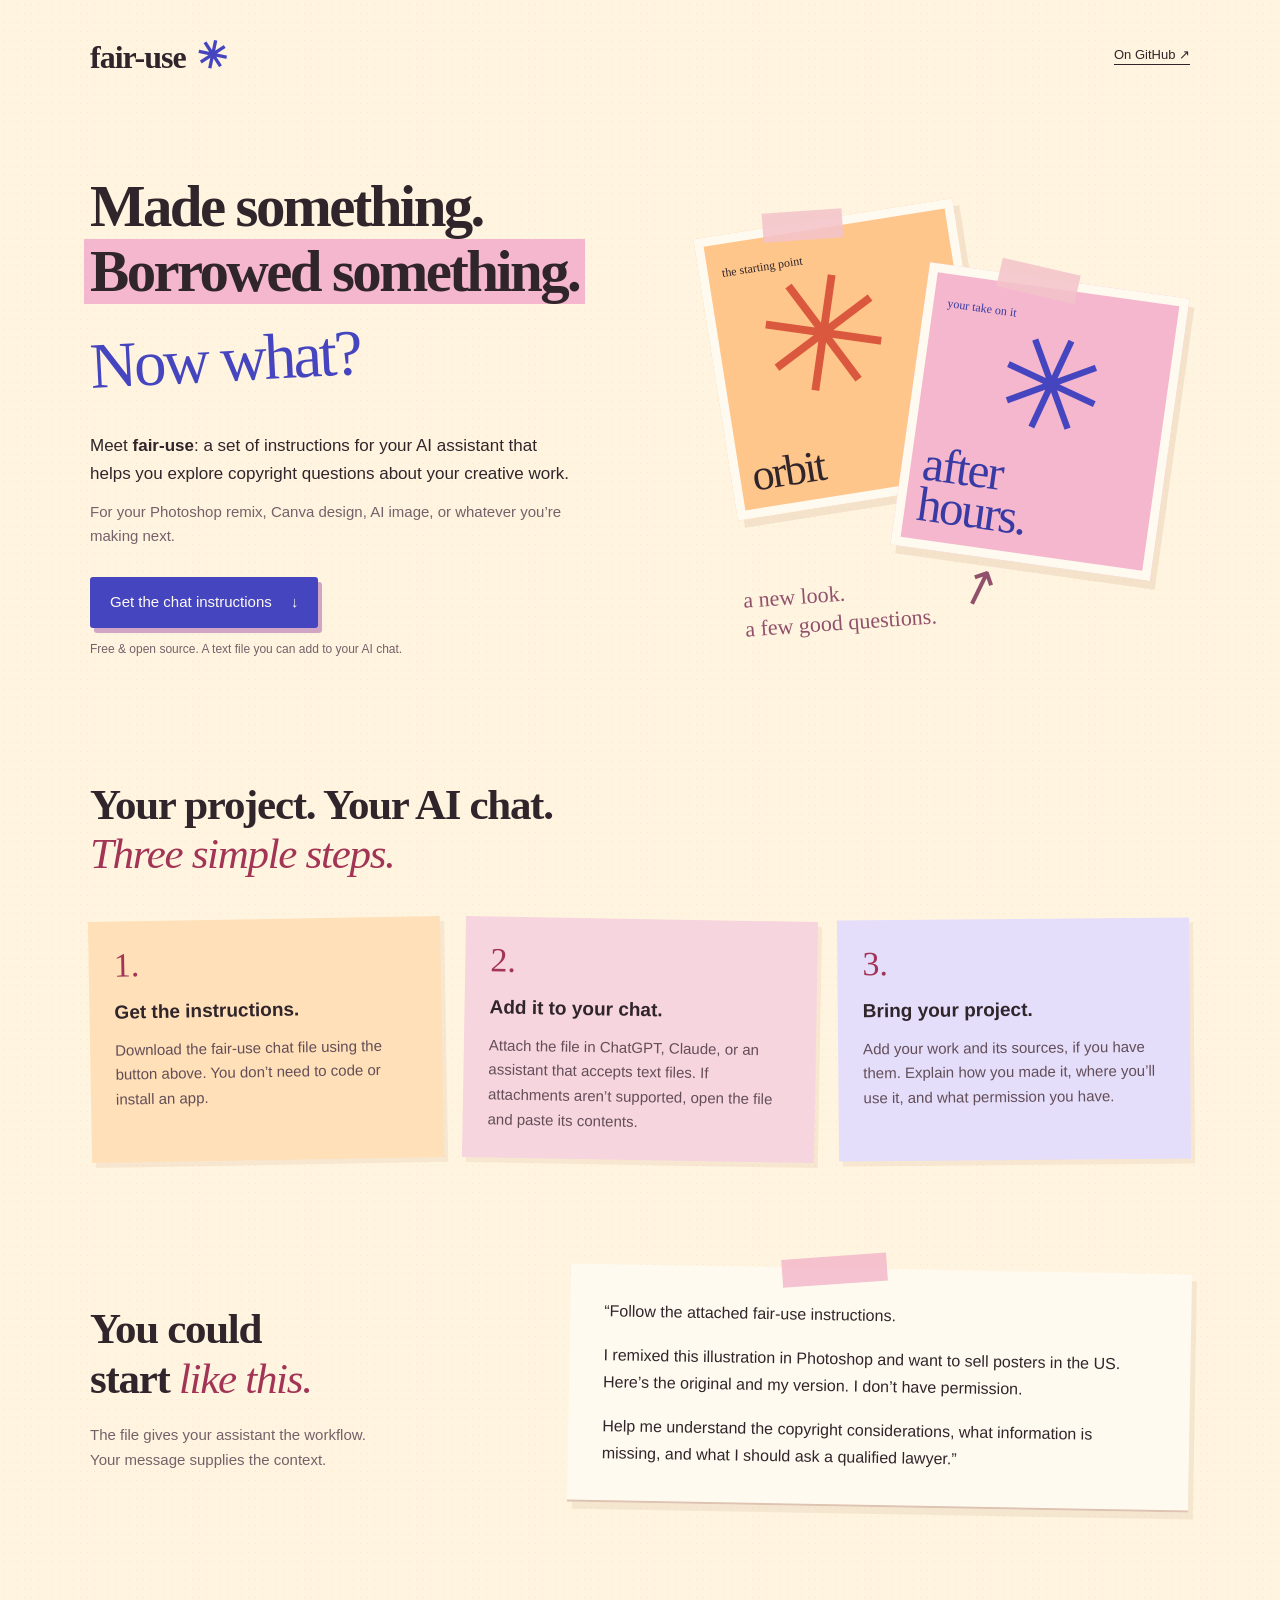
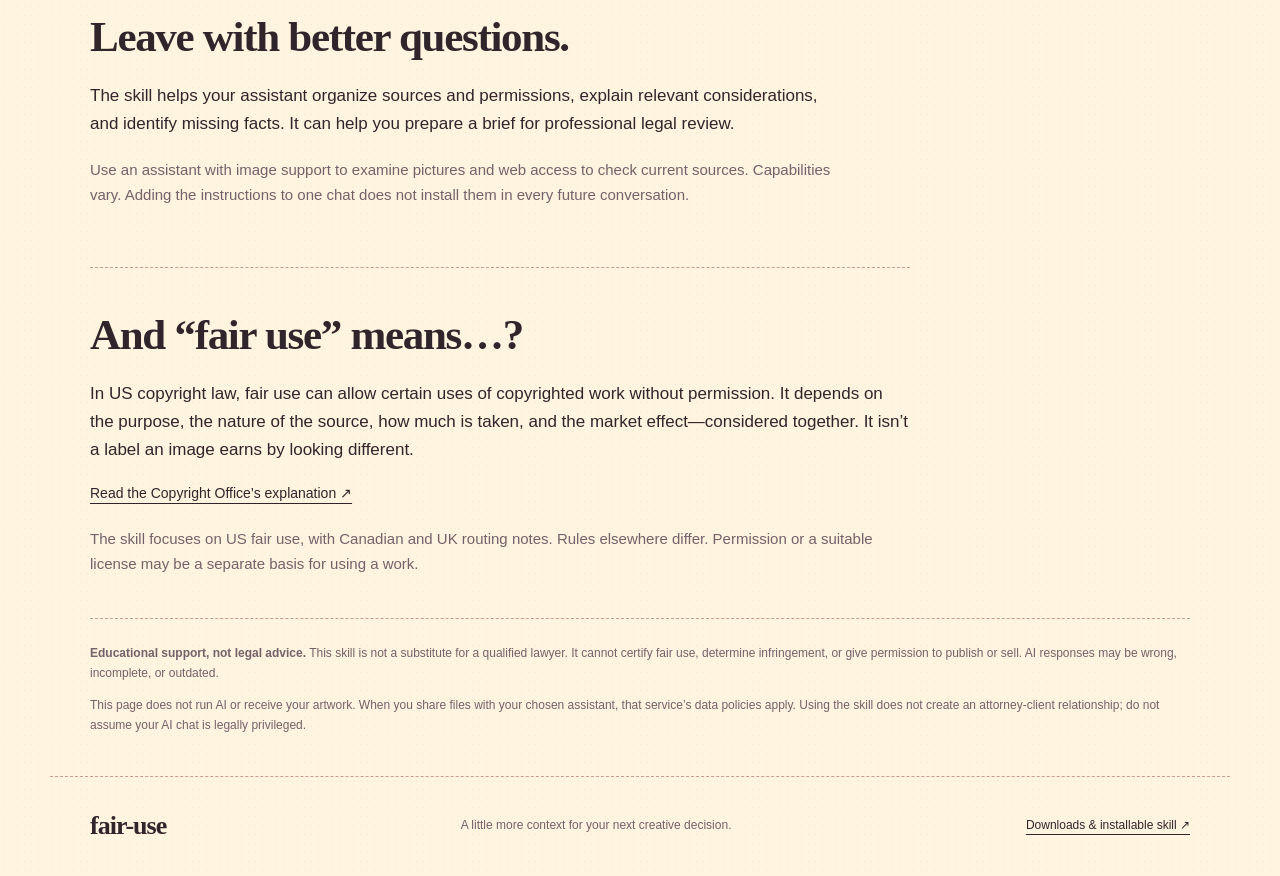
==== commit 4ffd2dd4: "Simplify public UI into a nontechnical fair-use landing page" ====
--- a/docs/index.html
+++ b/docs/index.html
@@ -1,95 +1,26 @@
 <!doctype html>
 <html lang="en">
 <head>
-  <meta charset="utf-8">
-  <meta name="viewport" content="width=device-width, initial-scale=1">
-  <meta name="description" content="Explore a fictional copyright scenario and prepare a creative-project brief. An educational demonstration of the open fair-use skill.">
-  <meta http-equiv="Content-Security-Policy" content="default-src 'self'; script-src 'self'; style-src 'self'; img-src 'self' blob:; connect-src 'none'; object-src 'none'; base-uri 'none'; form-action 'none'">
-  <title>Fair Use — a study in better questions</title>
-  <link rel="stylesheet" href="demo.css">
-  <script src="demo.js" defer></script>
+<meta charset="utf-8"><meta name="viewport" content="width=device-width, initial-scale=1">
+<meta name="description" content="Fair-use helps creators explore copyright questions with their AI assistant. Download the instructions, add them to your chat, and bring your project.">
+<title>fair-use — made something? start here.</title><link rel="stylesheet" href="landing.css">
 </head>
 <body>
-  <a class="skip" href="#workspace">Skip to demo</a>
-  <header class="masthead wrap">
-    <a class="wordmark" href="./" aria-label="Fair Use home"><span class="mark" aria-hidden="true">f.</span> fair-use</a>
-    <a class="repo" href="reel.html">Reel recording studio <span aria-hidden="true">↗</span></a>
-  </header>
-
-  <main class="wrap">
-    <section class="intro" aria-labelledby="title">
-      <div><h1 id="title">Good work.<br>Better <em>questions.</em></h1></div>
-      <div class="intro-copy"><p>Made a remix? Start with what you borrowed, how you’ll use it, and what you still need to know.</p><p class="muted">Explore an example. Gather your facts. Prepare for an informed conversation with a lawyer.</p><a class="text-link" href="#workspace">Explore the demo <span aria-hidden="true">↓</span></a></div>
-    </section>
-
-    <div class="notice"><span class="notice-symbol" aria-hidden="true">i</span><p><strong>An educational demo, not legal advice.</strong> Examples are prewritten. This page does not run an AI model, inspect images, or grant permission to use artwork.</p></div>
-    <noscript><p class="notice">Enable JavaScript to change the example and prepare a brief. You can also download the skill directly from the GitHub link above.</p></noscript>
-
-    <section id="workspace" class="workspace" aria-label="Interactive demonstration">
-      <div class="mode-switch" role="group" aria-label="Choose a demo mode">
-        <button id="example-mode" aria-pressed="true" aria-controls="example-panel">01 <span>Explore an example</span></button>
-        <button id="brief-mode" aria-pressed="false" aria-controls="brief-panel">02 <span>Prepare your own brief</span></button>
-      </div>
-
-      <div id="example-panel">
-        <div class="section-heading"><div><h2>Same source. Different questions.</h2></div><span class="small-label">Fictional scenario · US law</span></div>
-        <div class="example-grid">
-          <div class="source-area">
-            <div class="art-pair" aria-label="Two schematic placeholders representing a source illustration and its Photoshop remix. These are not actual artworks being assessed.">
-              <figure><div class="study source-study" aria-hidden="true"><span class="study-top">study no. 1</span><div class="motif"><i></i><i></i><i></i><i></i><b></b></div><span class="study-bottom">ORBIT</span></div><figcaption><span>01 / Source</span>Found on Instagram</figcaption></figure>
-              <figure><div class="study remix-study" aria-hidden="true"><span class="study-top">a different take</span><div class="motif"><i></i><i></i><i></i><i></i><b></b></div><span class="study-bottom">after<br>hours.</span></div><figcaption><span>02 / Remix</span>Edited in Photoshop</figcaption></figure>
-            </div>
-            <p class="caption">Schematic placeholders, created for this demo. No real artist’s work is shown or assessed; these shapes do not establish protected expression.</p>
-            <div class="premise"><h3>Assume this is the project</h3><p>You borrowed a distinctive character from a well-known illustrator, then changed the background, colors, and typography. The source is a creative illustration; its legal publication status is unknown.</p></div>
-            <fieldset class="scenario-picker"><legend>What happens to the remix?</legend>
-              <label><input type="radio" name="scenario" value="sale" checked><span><strong>Sell it as a poster</strong><small>No permission. Credit is included.</small></span><span aria-hidden="true">↗</span></label>
-              <label><input type="radio" name="scenario" value="critique"><span><strong>Discuss it in a critical essay</strong><small>Examine the original and the remix.</small></span><span aria-hidden="true">↗</span></label>
-              <label><input type="radio" name="scenario" value="permission"><span><strong>Obtain a suitable license</strong><small>Written permission for the poster sale.</small></span><span aria-hidden="true">↗</span></label>
-            </fieldset>
-          </div>
-          <section class="review" aria-labelledby="review-title">
-            <div class="review-top"><span>Prewritten example</span><span class="review-dot" aria-hidden="true"></span></div>
-            <div id="review-summary" aria-live="polite" aria-atomic="true"><p id="review-category" class="category"></p><h3 id="review-title"></h3><p id="review-lead"></p></div>
-            <div class="evidence-note"><strong>Evidence boundary</strong><p id="evidence-note"></p></div>
-            <div id="factors" class="factors"></div>
-            <div class="next-step"><h4>Questions for professional review</h4><ul id="lawyer-questions"></ul></div>
-            <p class="review-foot">A discussion of considerations, not a legal conclusion or a prediction of what a court would decide.</p>
-          </section>
-        </div>
-        <div class="takeaway"><span aria-hidden="true">↳</span><p><strong>Changing the image is only part of the story.</strong><br>The purpose, source, material borrowed, and market context all matter. There is no safe percentage of edits.</p><a href="https://www.copyright.gov/fair-use/more-info.html">Read the four factors ↗</a></div>
-      </div>
-
-      <div id="brief-panel" hidden>
-        <div class="section-heading"><div><h2>Bring the facts to the conversation.</h2></div><span class="small-label">Brief builder · no AI analysis</span></div>
-        <p class="brief-intro">Add what you know. Unknowns are useful too. This page does not upload your entries or images, use analytics, or save them to browser storage. Use “Clear entries & images” when finished; your browser may otherwise restore form entries during navigation. The downloaded brief contains text and filenames, not the images.</p>
-        <form id="brief-form" autocomplete="off">
-          <div class="form-grid">
-            <div class="form-column">
-              <label for="project">Project name <span>(optional)</span></label><input id="project" name="project" maxlength="200" placeholder="e.g. After Hours poster">
-              <div class="file-grid">
-                <div class="file-box"><label for="source-file">Source image <span>(optional)</span></label><input id="source-file" type="file" accept="image/png,image/jpeg,image/webp"><img id="source-preview" hidden alt="Your selected source image, shown without analysis"><p id="source-file-status">PNG, JPG or WebP · up to 10 MB</p></div>
-                <div class="file-box"><label for="output-file">Your final image <span>(optional)</span></label><input id="output-file" type="file" accept="image/png,image/jpeg,image/webp"><img id="output-preview" hidden alt="Your selected final image, shown without analysis"><p id="output-file-status">PNG, JPG or WebP · up to 10 MB</p></div>
-              </div>
-              <label for="sources">Where did the source material come from?</label><textarea id="sources" name="sources" maxlength="6000" placeholder="Artist, source link, each borrowed asset, or describe independent creation. It’s okay if ownership is unknown."></textarea>
-              <label for="changes">What did you borrow or change?</label><textarea id="changes" name="changes" maxlength="6000" placeholder="What was copied, traced, uploaded, generated, or retained? What did you create yourself?"></textarea>
-            </div>
-            <div class="form-column">
-              <label for="jurisdiction">Relevant countries and distribution</label><input id="jurisdiction" name="jurisdiction" maxlength="1000" placeholder="e.g. US poster sales; other countries unknown">
-              <label for="purpose">What will you do with it?</label><textarea id="purpose" name="purpose" maxlength="6000" placeholder="Sale, client campaign, essay, portfolio, private study… Include audience, channels, scale and commercial context."></textarea>
-              <label for="permission">What permission or license do you have?</label><textarea id="permission" name="permission" maxlength="6000" placeholder="No permission, unknown, or exact license terms and evidence. Credit alone is not permission."></textarea>
-              <label for="questions">What would you like to resolve?</label><textarea id="questions" name="questions" maxlength="6000" placeholder="Include any actual claim or deadline. Avoid confidential information you don’t need to share."></textarea>
-            </div>
-          </div>
-          <div class="form-actions"><button class="primary" type="submit">Download preparation brief <span aria-hidden="true">↓</span></button><button class="secondary" id="reset-brief" type="reset">Clear entries & images</button><p id="brief-status" role="status"></p></div>
-          <div id="brief-fallback" class="handoff" hidden><label for="brief-text"><strong>Your preparation brief</strong></label><p class="muted">If this browser does not save the download, select and copy the text below. Rebuild the brief after changing any entries.</p><textarea id="brief-text" readonly rows="12" aria-label="Generated preparation brief"></textarea></div>
-        </form>
-        <aside class="handoff"><h3>Continue with the skill</h3><p>Download the <a href="https://github.com/rahulkahani/fair-use/releases/latest">chat instructions or installable skill</a>. In a supported assistant, invoke fair-use and attach your brief and relevant images. For professional advice, share the facts and questions with a qualified lawyer.</p><p class="muted">Your AI host’s capabilities and data policies apply when you choose to share files there. Do not assume a chat is confidential or legally privileged.</p></aside>
-      </div>
-    </section>
-
-    <section class="about"><div><h2>Understand.<br>Gather.<br>Prepare.</h2></div><div><p>Fair-use is an open skill for exploring copyright concepts and preparing a creative project for informed review. Use it with work made in Photoshop, Canva, AI tools, or by hand.</p><p>This demo illustrates the workflow through authored scenarios. It does not execute the skill or demonstrate model accuracy. A live assessment requires a compatible assistant, relevant evidence, and verification of current sources.</p><a class="text-link" href="https://github.com/rahulkahani/fair-use">Explore the skill on GitHub ↗</a></div></section>
-    <details class="disclaimer"><summary>Scope, sources & legal disclaimer</summary><div><p>This tool provides educational information, not legal advice or a substitute for review by a qualified lawyer. It cannot determine infringement, certify fair use, or grant permission to publish, distribute, or sell material. Using it does not create an attorney-client relationship. Do not disregard or delay professional advice because of its output.</p><p>AI outputs may be incomplete, inaccurate, or outdated. Rules depend on jurisdiction and circumstances. The examples here assume US law; they are not advice for another country and have not been validated by a lawyer.</p><p>Source review: September 7, 2026. Read the <a href="https://www.copyright.gov/title17/92chap1.html#107">US Copyright Act §107</a>, the <a href="https://www.copyright.gov/fair-use/more-info.html">Copyright Office’s four-factor overview</a>, and its <a href="https://www.copyright.gov/help/faq/faq-fairuse.html">permission and fair-use FAQ</a>. For the boundary between general information and specific legal advice, see <a href="https://copyright.gov/circs/circ17.pdf">Circular 17</a>.</p><p>External links take you to services with their own privacy policies. The skill’s MIT license covers its original materials; it does not grant rights in artwork submitted by users.</p></div></details>
-  </main>
-  <footer class="wrap"><a class="wordmark" href="./">fair-use</a><p>Better questions before the next creative decision.</p><a href="https://github.com/rahulkahani/fair-use/blob/main/LICENSE">Open source · MIT ↗</a></footer>
-</body>
-</html>
+<header><a class="logo" href="./">fair-use<span aria-hidden="true">✳</span></a><a href="https://github.com/rahulkahani/fair-use">On GitHub ↗</a></header>
+<main>
+<section class="hero">
+<div class="intro"><h1>Made something.<br><span>Borrowed something.</span><br><em>Now what?</em></h1><p>Meet <strong>fair-use</strong>: a set of instructions for your AI assistant that helps you explore copyright questions about your creative work.</p><p class="secondary">For your Photoshop remix, Canva design, AI image, or whatever you’re making next.</p><a class="button" href="https://github.com/rahulkahani/fair-use/releases/latest/download/fair-use-chat.md">Get the chat instructions <span aria-hidden="true">↓</span></a><p class="download-note">Free & open source. A text file you can add to your AI chat.</p></div>
+<div class="collage" aria-label="A decorative paper collage of a source image and a remix. These are schematic illustrations, not an assessment of real artwork."><div class="art-card original"><span>the starting point</span><div class="flower" aria-hidden="true">✳</div><strong>orbit</strong></div><div class="art-card remix"><span>your take on it</span><div class="flower" aria-hidden="true">✳</div><strong>after<br>hours.</strong></div><div class="hand-note">a new look.<br>a few good questions. <span aria-hidden="true">↗</span></div></div>
+</section>
+<section class="how" aria-labelledby="how-title"><h2 id="how-title">Your project. Your AI chat.<br><em>Three simple steps.</em></h2><div class="steps">
+<article><span class="number">1.</span><h3>Get the instructions.</h3><p>Download the fair-use chat file using the button above. You don’t need to code or install an app.</p></article>
+<article><span class="number">2.</span><h3>Add it to your chat.</h3><p>Attach the file in ChatGPT, Claude, or an assistant that accepts text files. If attachments aren’t supported, open the file and paste its contents.</p></article>
+<article><span class="number">3.</span><h3>Bring your project.</h3><p>Add your work and its sources, if you have them. Explain how you made it, where you’ll use it, and what permission you have.</p></article>
+</div></section>
+<section class="example"><div><h2>You could<br>start <em>like this.</em></h2><p>The file gives your assistant the workflow. Your message supplies the context.</p></div><blockquote><p>“Follow the attached fair-use instructions.</p><p>I remixed this illustration in Photoshop and want to sell posters in the US. Here’s the original and my version. I don’t have permission.</p><p>Help me understand the copyright considerations, what information is missing, and what I should ask a qualified lawyer.”</p></blockquote></section>
+<section class="expect"><h2>Leave with better questions.</h2><p>The skill helps your assistant organize sources and permissions, explain relevant considerations, and identify missing facts. It can help you prepare a brief for professional legal review.</p><p class="secondary">Use an assistant with image support to examine pictures and web access to check current sources. Capabilities vary. Adding the instructions to one chat does not install them in every future conversation.</p></section>
+<section class="meaning"><h2>And “fair use” means…?</h2><p>In US copyright law, fair use can allow certain uses of copyrighted work without permission. It depends on the purpose, the nature of the source, how much is taken, and the market effect—considered together. It isn’t a label an image earns by looking different.</p><a href="https://www.copyright.gov/fair-use/more-info.html">Read the Copyright Office’s explanation ↗</a><p class="secondary">The skill focuses on US fair use, with Canadian and UK routing notes. Rules elsewhere differ. Permission or a suitable license may be a separate basis for using a work.</p></section>
+<aside class="limits"><p><strong>Educational support, not legal advice.</strong> This skill is not a substitute for a qualified lawyer. It cannot certify fair use, determine infringement, or give permission to publish or sell. AI responses may be wrong, incomplete, or outdated.</p><p>This page does not run AI or receive your artwork. When you share files with your chosen assistant, that service’s data policies apply. Using the skill does not create an attorney-client relationship; do not assume your AI chat is legally privileged.</p></aside>
+</main>
+<footer><a class="logo" href="./">fair-use</a><p>A little more context for your next creative decision.</p><a href="https://github.com/rahulkahani/fair-use/releases/latest">Downloads & installable skill ↗</a></footer>
+</body></html>
--- a/docs/landing.css
+++ b/docs/landing.css
@@ -0,0 +1,4 @@
+:root{--paper:#fff4df;--ink:#30252b;--muted:#75616a;--blue:#4545c0;--pink:#f5b7cd;--serif:Georgia,'Times New Roman',serif;--hand:'Chalkboard SE','Comic Sans MS',cursive}
+*{box-sizing:border-box}body{margin:0;background:var(--paper);background-image:radial-gradient(#b57a491a .6px,transparent .8px);background-size:7px 9px;color:var(--ink);font:17px/1.65 Arial,sans-serif}a{color:inherit;text-underline-offset:5px}a:focus-visible{outline:3px solid var(--blue);outline-offset:5px}header,main,footer{max-width:1180px;margin:auto;padding-left:40px;padding-right:40px}header{height:110px;display:flex;align-items:center;justify-content:space-between}header>a:last-child{font-size:13px}.logo{font:bold 32px var(--serif);text-decoration:none;letter-spacing:-1px}.logo span{color:var(--blue);margin-left:10px;display:inline-block;rotate:12deg;font-size:37px}p,h1,h2,h3{margin:0}.hero{display:grid;grid-template-columns:1.25fr 1fr;gap:30px;padding:65px 0 100px;align-items:center}h1{font:bold clamp(39px,4.6vw,61px)/1.1 var(--serif);letter-spacing:-2.6px}h1>span{background:var(--pink);box-shadow:6px 0 var(--pink),-6px 0 var(--pink)}h1 em{display:inline-block;font:normal 1.1em/1.5 var(--hand);letter-spacing:-3px;color:var(--blue);rotate:-3deg;margin-top:6px}.intro>p{max-width:490px;margin-top:24px}.secondary{color:var(--muted);font-size:15px}.intro .secondary{margin-top:12px}.button{display:inline-block;margin-top:28px;padding:13px 20px;background:var(--blue);color:#fffaf0;text-decoration:none;font-size:15px;border-radius:3px;box-shadow:4px 5px 0 #d1a6c4}.button span{margin-left:15px}.intro .download-note{font-size:12px;color:var(--muted);margin-top:12px}.collage{position:relative;min-height:420px;margin-top:20px}.art-card{position:absolute;width:55%;height:285px;padding:14px;background:#ffc68b;border:9px solid #fffaf0;box-shadow:6px 8px #af705024;rotate:-9deg;left:0;top:0}.art-card:before{content:'';position:absolute;top:-20px;left:25%;width:80px;height:29px;background:#f4c4cbd9;rotate:5deg}.art-card>span{font:12px var(--hand)}.art-card .flower{position:absolute;left:15%;top:10%;font-size:160px;line-height:1;color:#da593e;rotate:17deg}.art-card strong{position:absolute;bottom:14px;left:12px;font:44px/.85 var(--serif);letter-spacing:-2px}.remix{background:var(--pink);color:#383ba4;left:41%;top:62px;rotate:8deg}.remix .flower{color:var(--blue);left:30%;top:12%;font-size:130px}.remix strong{font-size:49px}.hand-note{font:22px/1.3 var(--hand);position:absolute;bottom:0;left:30px;rotate:-4deg;color:#91506b}.hand-note span{position:absolute;font-size:49px;right:-65px;top:-15px;rotate:-15deg}h2{font:bold clamp(30px,3.5vw,43px)/1.15 var(--serif);letter-spacing:-1.3px}h2 em{font-weight:400;color:#a23455}h3{font-size:19px;line-height:1.3}.how{padding:20px 0 65px}.steps{display:grid;grid-template-columns:repeat(3,1fr);gap:22px;margin-top:40px}.steps article{padding:25px;background:#ffe0b8;box-shadow:4px 5px #af70501a;rotate:-1deg}.steps article:nth-child(2){background:#f7d5df;rotate:1deg}.steps article:nth-child(3){background:#e4defb;rotate:-.5deg}.number{font:34px var(--hand);display:block;color:#a23455;margin-bottom:16px}.steps p{font-size:15px;margin-top:13px;color:#634e58}.example{display:grid;grid-template-columns:.8fr 1.2fr;gap:65px;padding:45px 0 75px;align-items:center}.example>div>p{margin-top:20px;color:var(--muted);font-size:15px;max-width:300px}blockquote{position:relative;margin:0;padding:34px;background:#fffaf0;box-shadow:5px 7px #bd947526;rotate:1deg;border-bottom:2px solid #dfc3b1;font-size:16px}blockquote:before{content:'';position:absolute;top:-12px;left:34%;width:105px;height:28px;background:#f3b9cbd9;rotate:-5deg}blockquote p+p{margin-top:18px}.expect{padding:30px 0 60px;max-width:760px}.expect>p,.meaning>p{margin-top:20px}.meaning{border-top:1px dashed #c99d8e;padding:42px 0;max-width:820px}.meaning a{display:inline-block;font-size:14px;margin-top:18px}.limits{border-top:1px dashed #c99d8e;padding:25px 0 40px;font-size:12px;color:var(--muted)}.limits p+p{margin-top:12px}footer{min-height:100px;display:flex;align-items:center;justify-content:space-between;gap:20px;border-top:1px dashed #c99d8e;font-size:12px}footer .logo{font-size:26px}footer p{color:var(--muted)}
+@media(max-width:800px){header,main,footer{padding-left:24px;padding-right:24px}header{height:85px}.hero{grid-template-columns:1fr;padding:25px 0 50px;gap:35px}h1{font-size:clamp(35px,7vw,55px);letter-spacing:-1.7px}.intro>p{max-width:580px}.collage{max-width:420px;width:100%;margin:0 auto;min-height:405px}.steps{grid-template-columns:1fr;gap:18px}.steps article{padding:22px}.number{float:left;margin:0 22px 12px 0}.steps p{margin-top:12px}.how{padding-bottom:35px}.example{grid-template-columns:1fr;gap:35px;padding:35px 0 55px}.example>div>p{max-width:100%}.expect{padding:15px 0 35px}footer{flex-wrap:wrap;padding-top:25px;padding-bottom:25px}footer p{order:3;width:100%}}
+@media(max-width:390px){h1{font-size:33px}.collage{min-height:365px}.art-card{height:250px}.art-card .flower{font-size:125px}.remix .flower{font-size:110px}.art-card strong{font-size:38px}.remix strong{font-size:43px}.hand-note{font-size:19px}.hand-note span{right:-45px}}
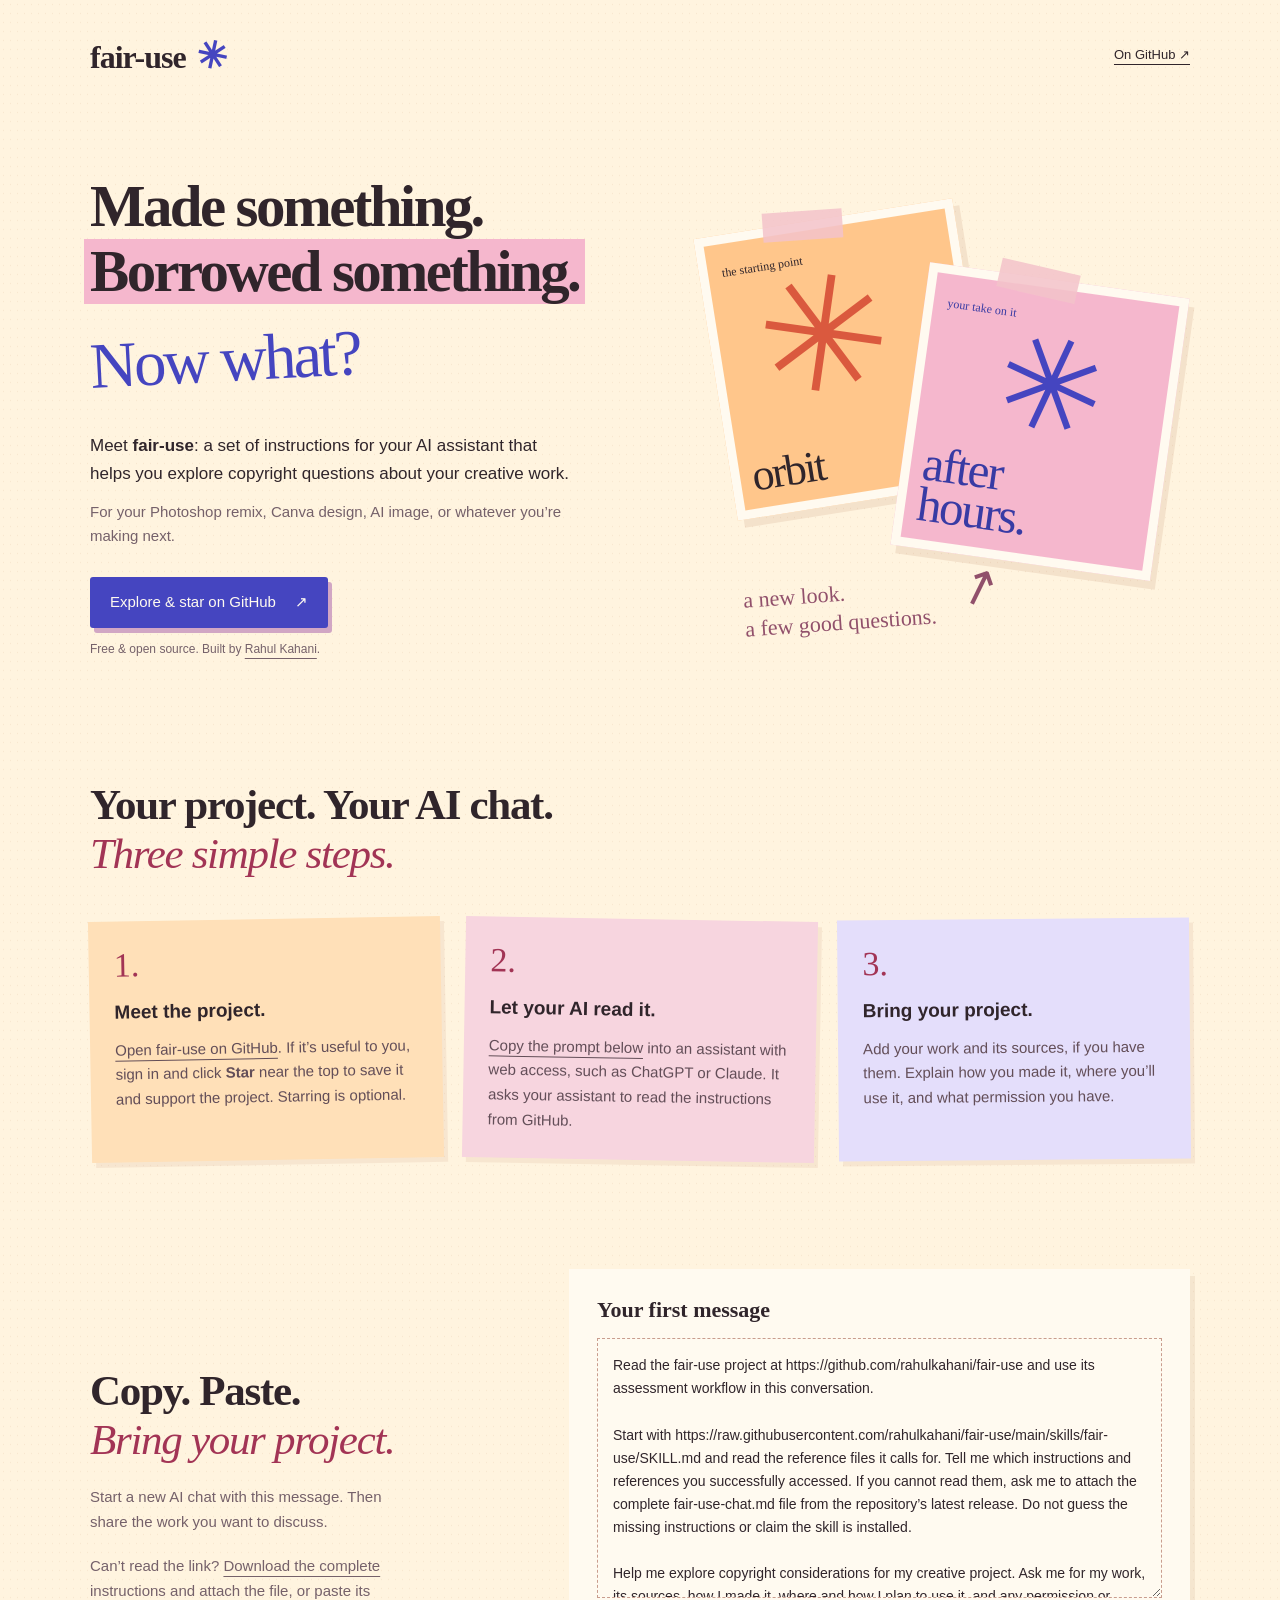
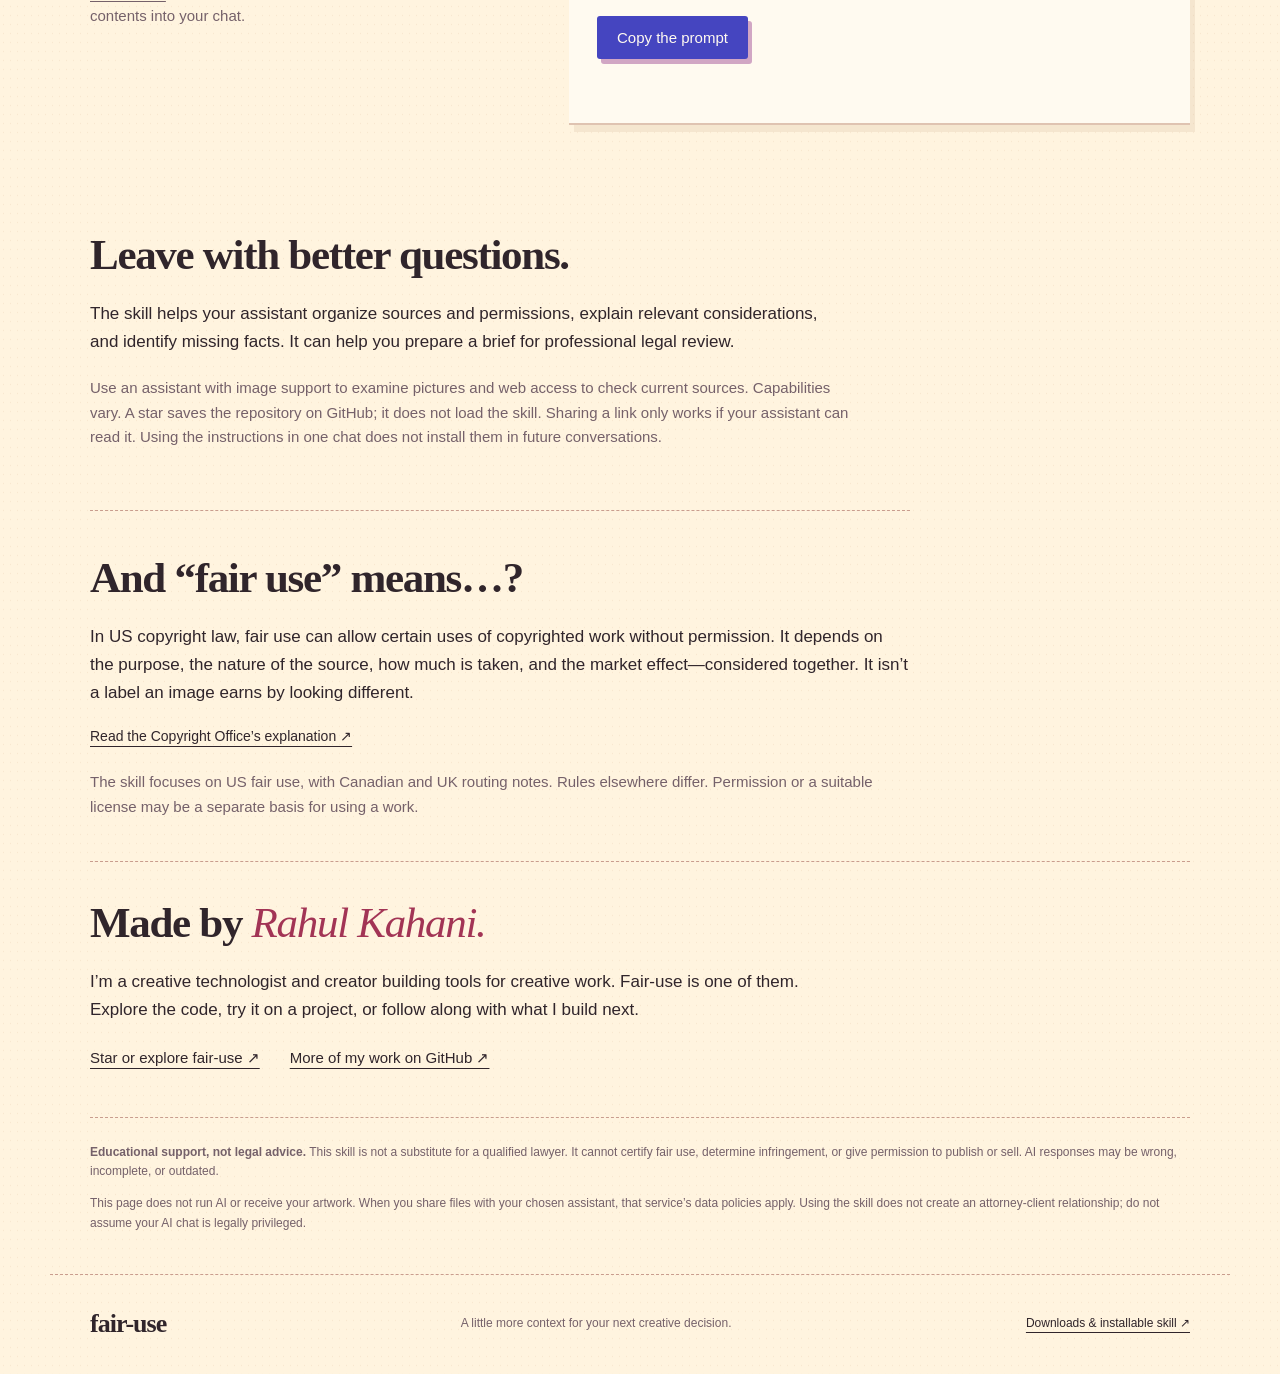
==== commit 3c779cfb: "Make landing page GitHub-first with copyable chat prompt and creator links" ====
--- a/docs/index.html
+++ b/docs/index.html
@@ -2,25 +2,31 @@
 <html lang="en">
 <head>
 <meta charset="utf-8"><meta name="viewport" content="width=device-width, initial-scale=1">
-<meta name="description" content="Fair-use helps creators explore copyright questions with their AI assistant. Download the instructions, add them to your chat, and bring your project.">
+<meta name="description" content="Fair-use helps creators explore copyright questions with their AI assistant. Explore the open-source project by Rahul Kahani, copy a prompt into your AI chat, and bring your project.">
 <title>fair-use — made something? start here.</title><link rel="stylesheet" href="landing.css">
 </head>
 <body>
 <header><a class="logo" href="./">fair-use<span aria-hidden="true">✳</span></a><a href="https://github.com/rahulkahani/fair-use">On GitHub ↗</a></header>
 <main>
 <section class="hero">
-<div class="intro"><h1>Made something.<br><span>Borrowed something.</span><br><em>Now what?</em></h1><p>Meet <strong>fair-use</strong>: a set of instructions for your AI assistant that helps you explore copyright questions about your creative work.</p><p class="secondary">For your Photoshop remix, Canva design, AI image, or whatever you’re making next.</p><a class="button" href="https://github.com/rahulkahani/fair-use/releases/latest/download/fair-use-chat.md">Get the chat instructions <span aria-hidden="true">↓</span></a><p class="download-note">Free & open source. A text file you can add to your AI chat.</p></div>
+<div class="intro"><h1>Made something.<br><span>Borrowed something.</span><br><em>Now what?</em></h1><p>Meet <strong>fair-use</strong>: a set of instructions for your AI assistant that helps you explore copyright questions about your creative work.</p><p class="secondary">For your Photoshop remix, Canva design, AI image, or whatever you’re making next.</p><a class="button" href="https://github.com/rahulkahani/fair-use">Explore & star on GitHub <span aria-hidden="true">↗</span></a><p class="download-note">Free & open source. Built by <a href="https://github.com/rahulkahani">Rahul Kahani</a>.</p></div>
 <div class="collage" aria-label="A decorative paper collage of a source image and a remix. These are schematic illustrations, not an assessment of real artwork."><div class="art-card original"><span>the starting point</span><div class="flower" aria-hidden="true">✳</div><strong>orbit</strong></div><div class="art-card remix"><span>your take on it</span><div class="flower" aria-hidden="true">✳</div><strong>after<br>hours.</strong></div><div class="hand-note">a new look.<br>a few good questions. <span aria-hidden="true">↗</span></div></div>
 </section>
 <section class="how" aria-labelledby="how-title"><h2 id="how-title">Your project. Your AI chat.<br><em>Three simple steps.</em></h2><div class="steps">
-<article><span class="number">1.</span><h3>Get the instructions.</h3><p>Download the fair-use chat file using the button above. You don’t need to code or install an app.</p></article>
-<article><span class="number">2.</span><h3>Add it to your chat.</h3><p>Attach the file in ChatGPT, Claude, or an assistant that accepts text files. If attachments aren’t supported, open the file and paste its contents.</p></article>
+<article><span class="number">1.</span><h3>Meet the project.</h3><p><a href="https://github.com/rahulkahani/fair-use">Open fair-use on GitHub</a>. If it’s useful to you, sign in and click <strong>Star</strong> near the top to save it and support the project. Starring is optional.</p></article>
+<article><span class="number">2.</span><h3>Let your AI read it.</h3><p><a href="#start-prompt">Copy the prompt below</a> into an assistant with web access, such as ChatGPT or Claude. It asks your assistant to read the instructions from GitHub.</p></article>
 <article><span class="number">3.</span><h3>Bring your project.</h3><p>Add your work and its sources, if you have them. Explain how you made it, where you’ll use it, and what permission you have.</p></article>
 </div></section>
-<section class="example"><div><h2>You could<br>start <em>like this.</em></h2><p>The file gives your assistant the workflow. Your message supplies the context.</p></div><blockquote><p>“Follow the attached fair-use instructions.</p><p>I remixed this illustration in Photoshop and want to sell posters in the US. Here’s the original and my version. I don’t have permission.</p><p>Help me understand the copyright considerations, what information is missing, and what I should ask a qualified lawyer.”</p></blockquote></section>
-<section class="expect"><h2>Leave with better questions.</h2><p>The skill helps your assistant organize sources and permissions, explain relevant considerations, and identify missing facts. It can help you prepare a brief for professional legal review.</p><p class="secondary">Use an assistant with image support to examine pictures and web access to check current sources. Capabilities vary. Adding the instructions to one chat does not install them in every future conversation.</p></section>
+<section class="example" id="start-prompt"><div><h2>Copy. Paste.<br><em>Bring your project.</em></h2><p>Start a new AI chat with this message. Then share the work you want to discuss.</p><p>Can’t read the link? <a href="https://github.com/rahulkahani/fair-use/releases/latest/download/fair-use-chat.md">Download the complete instructions</a> and attach the file, or paste its contents into your chat.</p></div><div class="prompt-card"><label for="chat-prompt">Your first message</label><textarea id="chat-prompt" readonly spellcheck="false">Read the fair-use project at https://github.com/rahulkahani/fair-use and use its assessment workflow in this conversation.
+
+Start with https://raw.githubusercontent.com/rahulkahani/fair-use/main/skills/fair-use/SKILL.md and read the reference files it calls for. Tell me which instructions and references you successfully accessed. If you cannot read them, ask me to attach the complete fair-use-chat.md file from the repository’s latest release. Do not guess the missing instructions or claim the skill is installed.
+
+Help me explore copyright considerations for my creative project. Ask me for my work, its sources, how I made it, where and how I plan to use it, and any permission or license evidence. Follow the skill’s limits: educational support, not a legal verdict or permission to publish. Explain uncertainties and when professional legal review would help.</textarea><button class="button" id="copy-prompt" type="button">Copy the prompt</button><p id="copy-status" role="status" aria-live="polite"></p><noscript>Select and copy the message above to use it in your chat.</noscript></div></section>
+<section class="expect"><h2>Leave with better questions.</h2><p>The skill helps your assistant organize sources and permissions, explain relevant considerations, and identify missing facts. It can help you prepare a brief for professional legal review.</p><p class="secondary">Use an assistant with image support to examine pictures and web access to check current sources. Capabilities vary. A star saves the repository on GitHub; it does not load the skill. Sharing a link only works if your assistant can read it. Using the instructions in one chat does not install them in future conversations.</p></section>
 <section class="meaning"><h2>And “fair use” means…?</h2><p>In US copyright law, fair use can allow certain uses of copyrighted work without permission. It depends on the purpose, the nature of the source, how much is taken, and the market effect—considered together. It isn’t a label an image earns by looking different.</p><a href="https://www.copyright.gov/fair-use/more-info.html">Read the Copyright Office’s explanation ↗</a><p class="secondary">The skill focuses on US fair use, with Canadian and UK routing notes. Rules elsewhere differ. Permission or a suitable license may be a separate basis for using a work.</p></section>
+<section class="maker"><h2>Made by <em>Rahul Kahani.</em></h2><p>I’m a creative technologist and creator building tools for creative work. Fair-use is one of them. Explore the code, try it on a project, or follow along with what I build next.</p><div class="maker-links"><a href="https://github.com/rahulkahani/fair-use">Star or explore fair-use ↗</a><a href="https://github.com/rahulkahani">More of my work on GitHub ↗</a></div></section>
 <aside class="limits"><p><strong>Educational support, not legal advice.</strong> This skill is not a substitute for a qualified lawyer. It cannot certify fair use, determine infringement, or give permission to publish or sell. AI responses may be wrong, incomplete, or outdated.</p><p>This page does not run AI or receive your artwork. When you share files with your chosen assistant, that service’s data policies apply. Using the skill does not create an attorney-client relationship; do not assume your AI chat is legally privileged.</p></aside>
 </main>
 <footer><a class="logo" href="./">fair-use</a><p>A little more context for your next creative decision.</p><a href="https://github.com/rahulkahani/fair-use/releases/latest">Downloads & installable skill ↗</a></footer>
+<script src="landing.js"></script>
 </body></html>
--- a/docs/landing.css
+++ b/docs/landing.css
@@ -2,3 +2,5 @@
 *{box-sizing:border-box}body{margin:0;background:var(--paper);background-image:radial-gradient(#b57a491a .6px,transparent .8px);background-size:7px 9px;color:var(--ink);font:17px/1.65 Arial,sans-serif}a{color:inherit;text-underline-offset:5px}a:focus-visible{outline:3px solid var(--blue);outline-offset:5px}header,main,footer{max-width:1180px;margin:auto;padding-left:40px;padding-right:40px}header{height:110px;display:flex;align-items:center;justify-content:space-between}header>a:last-child{font-size:13px}.logo{font:bold 32px var(--serif);text-decoration:none;letter-spacing:-1px}.logo span{color:var(--blue);margin-left:10px;display:inline-block;rotate:12deg;font-size:37px}p,h1,h2,h3{margin:0}.hero{display:grid;grid-template-columns:1.25fr 1fr;gap:30px;padding:65px 0 100px;align-items:center}h1{font:bold clamp(39px,4.6vw,61px)/1.1 var(--serif);letter-spacing:-2.6px}h1>span{background:var(--pink);box-shadow:6px 0 var(--pink),-6px 0 var(--pink)}h1 em{display:inline-block;font:normal 1.1em/1.5 var(--hand);letter-spacing:-3px;color:var(--blue);rotate:-3deg;margin-top:6px}.intro>p{max-width:490px;margin-top:24px}.secondary{color:var(--muted);font-size:15px}.intro .secondary{margin-top:12px}.button{display:inline-block;margin-top:28px;padding:13px 20px;background:var(--blue);color:#fffaf0;text-decoration:none;font-size:15px;border-radius:3px;box-shadow:4px 5px 0 #d1a6c4}.button span{margin-left:15px}.intro .download-note{font-size:12px;color:var(--muted);margin-top:12px}.collage{position:relative;min-height:420px;margin-top:20px}.art-card{position:absolute;width:55%;height:285px;padding:14px;background:#ffc68b;border:9px solid #fffaf0;box-shadow:6px 8px #af705024;rotate:-9deg;left:0;top:0}.art-card:before{content:'';position:absolute;top:-20px;left:25%;width:80px;height:29px;background:#f4c4cbd9;rotate:5deg}.art-card>span{font:12px var(--hand)}.art-card .flower{position:absolute;left:15%;top:10%;font-size:160px;line-height:1;color:#da593e;rotate:17deg}.art-card strong{position:absolute;bottom:14px;left:12px;font:44px/.85 var(--serif);letter-spacing:-2px}.remix{background:var(--pink);color:#383ba4;left:41%;top:62px;rotate:8deg}.remix .flower{color:var(--blue);left:30%;top:12%;font-size:130px}.remix strong{font-size:49px}.hand-note{font:22px/1.3 var(--hand);position:absolute;bottom:0;left:30px;rotate:-4deg;color:#91506b}.hand-note span{position:absolute;font-size:49px;right:-65px;top:-15px;rotate:-15deg}h2{font:bold clamp(30px,3.5vw,43px)/1.15 var(--serif);letter-spacing:-1.3px}h2 em{font-weight:400;color:#a23455}h3{font-size:19px;line-height:1.3}.how{padding:20px 0 65px}.steps{display:grid;grid-template-columns:repeat(3,1fr);gap:22px;margin-top:40px}.steps article{padding:25px;background:#ffe0b8;box-shadow:4px 5px #af70501a;rotate:-1deg}.steps article:nth-child(2){background:#f7d5df;rotate:1deg}.steps article:nth-child(3){background:#e4defb;rotate:-.5deg}.number{font:34px var(--hand);display:block;color:#a23455;margin-bottom:16px}.steps p{font-size:15px;margin-top:13px;color:#634e58}.example{display:grid;grid-template-columns:.8fr 1.2fr;gap:65px;padding:45px 0 75px;align-items:center}.example>div>p{margin-top:20px;color:var(--muted);font-size:15px;max-width:300px}blockquote{position:relative;margin:0;padding:34px;background:#fffaf0;box-shadow:5px 7px #bd947526;rotate:1deg;border-bottom:2px solid #dfc3b1;font-size:16px}blockquote:before{content:'';position:absolute;top:-12px;left:34%;width:105px;height:28px;background:#f3b9cbd9;rotate:-5deg}blockquote p+p{margin-top:18px}.expect{padding:30px 0 60px;max-width:760px}.expect>p,.meaning>p{margin-top:20px}.meaning{border-top:1px dashed #c99d8e;padding:42px 0;max-width:820px}.meaning a{display:inline-block;font-size:14px;margin-top:18px}.limits{border-top:1px dashed #c99d8e;padding:25px 0 40px;font-size:12px;color:var(--muted)}.limits p+p{margin-top:12px}footer{min-height:100px;display:flex;align-items:center;justify-content:space-between;gap:20px;border-top:1px dashed #c99d8e;font-size:12px}footer .logo{font-size:26px}footer p{color:var(--muted)}
 @media(max-width:800px){header,main,footer{padding-left:24px;padding-right:24px}header{height:85px}.hero{grid-template-columns:1fr;padding:25px 0 50px;gap:35px}h1{font-size:clamp(35px,7vw,55px);letter-spacing:-1.7px}.intro>p{max-width:580px}.collage{max-width:420px;width:100%;margin:0 auto;min-height:405px}.steps{grid-template-columns:1fr;gap:18px}.steps article{padding:22px}.number{float:left;margin:0 22px 12px 0}.steps p{margin-top:12px}.how{padding-bottom:35px}.example{grid-template-columns:1fr;gap:35px;padding:35px 0 55px}.example>div>p{max-width:100%}.expect{padding:15px 0 35px}footer{flex-wrap:wrap;padding-top:25px;padding-bottom:25px}footer p{order:3;width:100%}}
 @media(max-width:390px){h1{font-size:33px}.collage{min-height:365px}.art-card{height:250px}.art-card .flower{font-size:125px}.remix .flower{font-size:110px}.art-card strong{font-size:38px}.remix strong{font-size:43px}.hand-note{font-size:19px}.hand-note span{right:-45px}}
+
+.prompt-card{padding:28px;background:#fffaf0;box-shadow:5px 7px #bd947526;border-bottom:2px solid #dfc3b1;min-width:0}.prompt-card label{display:block;font:bold 22px var(--serif);margin-bottom:15px}textarea{display:block;width:100%;height:260px;padding:15px;border:1px dashed #c99d8e;background:transparent;color:var(--ink);font:14px/1.65 Arial,sans-serif;resize:vertical}button.button{border:0;cursor:pointer;font-family:inherit;margin-top:18px}button:focus-visible,textarea:focus-visible{outline:3px solid var(--blue);outline-offset:4px}#copy-status{font-size:13px;min-height:24px;margin-top:12px;color:var(--blue)}.maker{padding:36px 0 46px;border-top:1px dashed #c99d8e}.maker>p{max-width:720px;margin-top:20px}.maker-links{display:flex;flex-wrap:wrap;gap:16px 30px;margin-top:22px;font-size:15px}html{scroll-behavior:smooth}@media(prefers-reduced-motion:reduce){html{scroll-behavior:auto}}
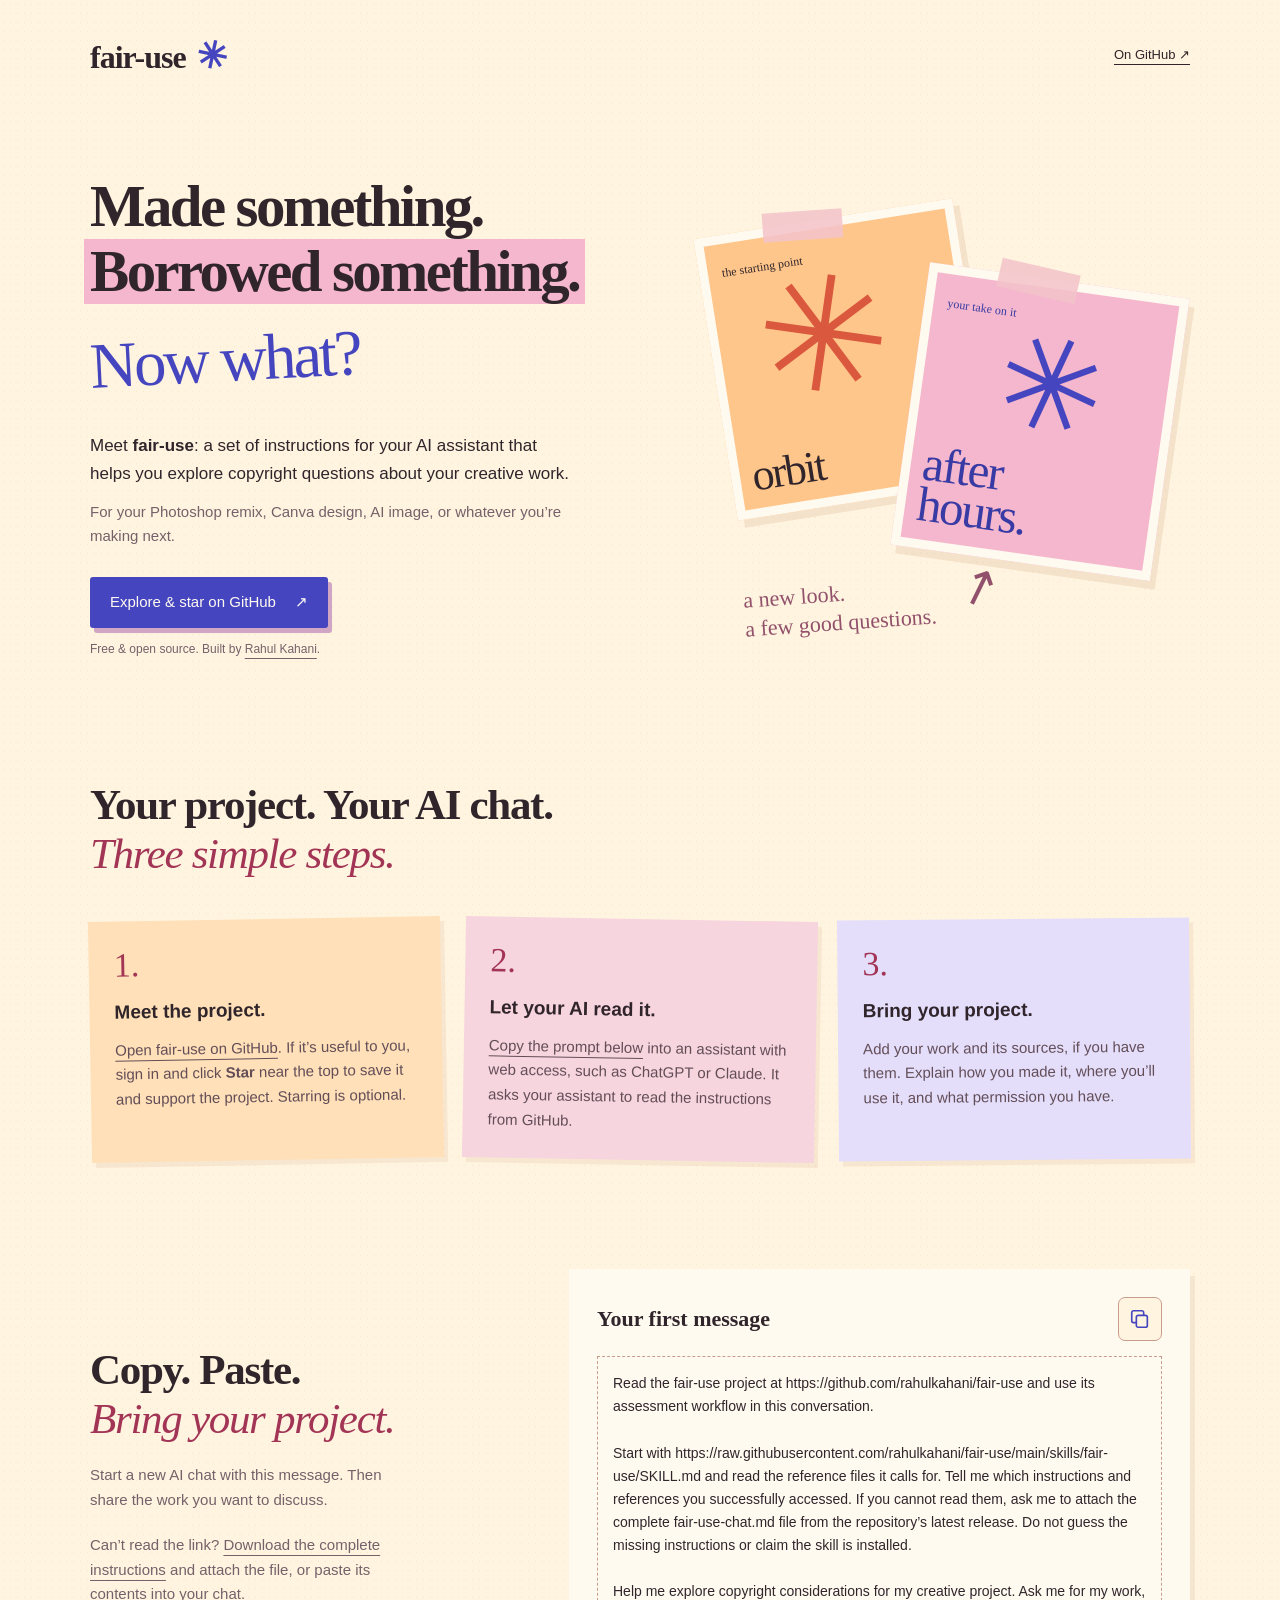
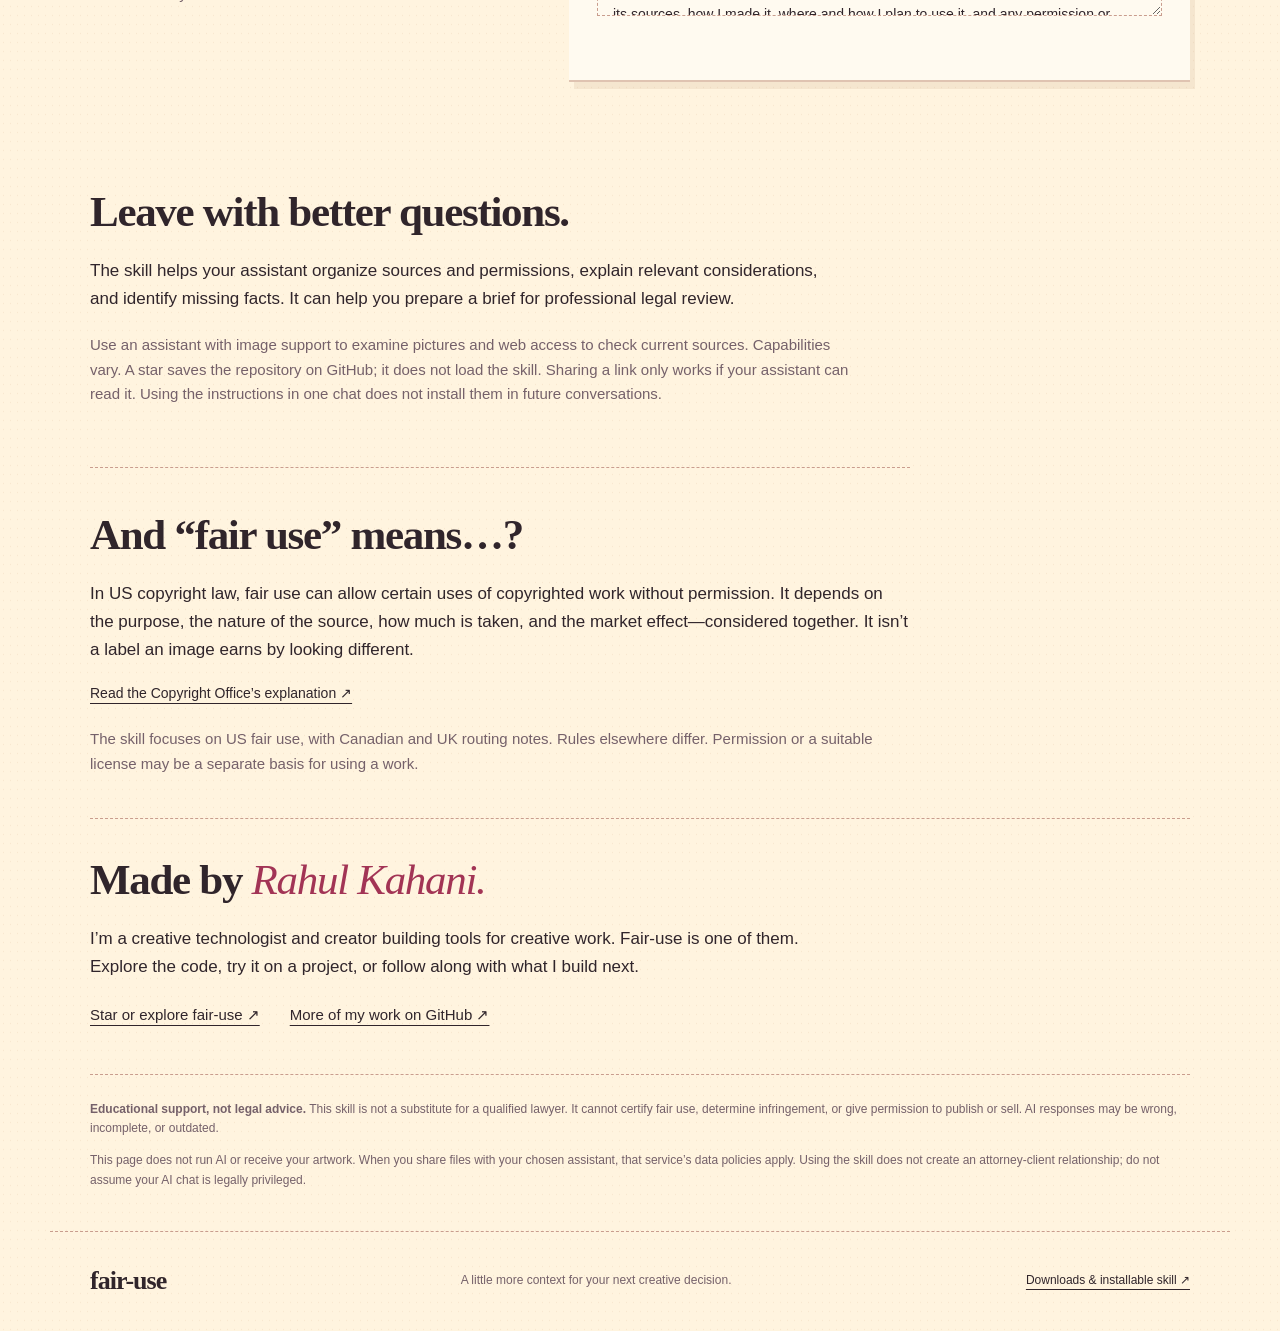
==== commit e7832805: "Place accessible copy icon in prompt card header" ====
--- a/docs/index.html
+++ b/docs/index.html
@@ -17,11 +17,11 @@
 <article><span class="number">2.</span><h3>Let your AI read it.</h3><p><a href="#start-prompt">Copy the prompt below</a> into an assistant with web access, such as ChatGPT or Claude. It asks your assistant to read the instructions from GitHub.</p></article>
 <article><span class="number">3.</span><h3>Bring your project.</h3><p>Add your work and its sources, if you have them. Explain how you made it, where you’ll use it, and what permission you have.</p></article>
 </div></section>
-<section class="example" id="start-prompt"><div><h2>Copy. Paste.<br><em>Bring your project.</em></h2><p>Start a new AI chat with this message. Then share the work you want to discuss.</p><p>Can’t read the link? <a href="https://github.com/rahulkahani/fair-use/releases/latest/download/fair-use-chat.md">Download the complete instructions</a> and attach the file, or paste its contents into your chat.</p></div><div class="prompt-card"><label for="chat-prompt">Your first message</label><textarea id="chat-prompt" readonly spellcheck="false">Read the fair-use project at https://github.com/rahulkahani/fair-use and use its assessment workflow in this conversation.
+<section class="example" id="start-prompt"><div><h2>Copy. Paste.<br><em>Bring your project.</em></h2><p>Start a new AI chat with this message. Then share the work you want to discuss.</p><p>Can’t read the link? <a href="https://github.com/rahulkahani/fair-use/releases/latest/download/fair-use-chat.md">Download the complete instructions</a> and attach the file, or paste its contents into your chat.</p></div><div class="prompt-card"><div class="prompt-heading"><label for="chat-prompt">Your first message</label><button class="copy-icon" id="copy-prompt" type="button" aria-label="Copy the prompt" title="Copy the prompt"><svg width="22" height="22" viewBox="0 0 24 24" fill="none" stroke="currentColor" stroke-width="1.8" stroke-linecap="round" stroke-linejoin="round" aria-hidden="true"><rect x="8" y="8" width="12" height="13" rx="2"/><path d="M16 8V5a2 2 0 0 0-2-2H5a2 2 0 0 0-2 2v9a2 2 0 0 0 2 2h3"/></svg></button></div><textarea id="chat-prompt" readonly spellcheck="false">Read the fair-use project at https://github.com/rahulkahani/fair-use and use its assessment workflow in this conversation.
 
 Start with https://raw.githubusercontent.com/rahulkahani/fair-use/main/skills/fair-use/SKILL.md and read the reference files it calls for. Tell me which instructions and references you successfully accessed. If you cannot read them, ask me to attach the complete fair-use-chat.md file from the repository’s latest release. Do not guess the missing instructions or claim the skill is installed.
 
-Help me explore copyright considerations for my creative project. Ask me for my work, its sources, how I made it, where and how I plan to use it, and any permission or license evidence. Follow the skill’s limits: educational support, not a legal verdict or permission to publish. Explain uncertainties and when professional legal review would help.</textarea><button class="button" id="copy-prompt" type="button">Copy the prompt</button><p id="copy-status" role="status" aria-live="polite"></p><noscript>Select and copy the message above to use it in your chat.</noscript></div></section>
+Help me explore copyright considerations for my creative project. Ask me for my work, its sources, how I made it, where and how I plan to use it, and any permission or license evidence. Follow the skill’s limits: educational support, not a legal verdict or permission to publish. Explain uncertainties and when professional legal review would help.</textarea><p id="copy-status" role="status" aria-live="polite"></p><noscript>Select and copy the message above to use it in your chat.</noscript></div></section>
 <section class="expect"><h2>Leave with better questions.</h2><p>The skill helps your assistant organize sources and permissions, explain relevant considerations, and identify missing facts. It can help you prepare a brief for professional legal review.</p><p class="secondary">Use an assistant with image support to examine pictures and web access to check current sources. Capabilities vary. A star saves the repository on GitHub; it does not load the skill. Sharing a link only works if your assistant can read it. Using the instructions in one chat does not install them in future conversations.</p></section>
 <section class="meaning"><h2>And “fair use” means…?</h2><p>In US copyright law, fair use can allow certain uses of copyrighted work without permission. It depends on the purpose, the nature of the source, how much is taken, and the market effect—considered together. It isn’t a label an image earns by looking different.</p><a href="https://www.copyright.gov/fair-use/more-info.html">Read the Copyright Office’s explanation ↗</a><p class="secondary">The skill focuses on US fair use, with Canadian and UK routing notes. Rules elsewhere differ. Permission or a suitable license may be a separate basis for using a work.</p></section>
 <section class="maker"><h2>Made by <em>Rahul Kahani.</em></h2><p>I’m a creative technologist and creator building tools for creative work. Fair-use is one of them. Explore the code, try it on a project, or follow along with what I build next.</p><div class="maker-links"><a href="https://github.com/rahulkahani/fair-use">Star or explore fair-use ↗</a><a href="https://github.com/rahulkahani">More of my work on GitHub ↗</a></div></section>
--- a/docs/landing.css
+++ b/docs/landing.css
@@ -4,3 +4,5 @@
 @media(max-width:390px){h1{font-size:33px}.collage{min-height:365px}.art-card{height:250px}.art-card .flower{font-size:125px}.remix .flower{font-size:110px}.art-card strong{font-size:38px}.remix strong{font-size:43px}.hand-note{font-size:19px}.hand-note span{right:-45px}}
 
 .prompt-card{padding:28px;background:#fffaf0;box-shadow:5px 7px #bd947526;border-bottom:2px solid #dfc3b1;min-width:0}.prompt-card label{display:block;font:bold 22px var(--serif);margin-bottom:15px}textarea{display:block;width:100%;height:260px;padding:15px;border:1px dashed #c99d8e;background:transparent;color:var(--ink);font:14px/1.65 Arial,sans-serif;resize:vertical}button.button{border:0;cursor:pointer;font-family:inherit;margin-top:18px}button:focus-visible,textarea:focus-visible{outline:3px solid var(--blue);outline-offset:4px}#copy-status{font-size:13px;min-height:24px;margin-top:12px;color:var(--blue)}.maker{padding:36px 0 46px;border-top:1px dashed #c99d8e}.maker>p{max-width:720px;margin-top:20px}.maker-links{display:flex;flex-wrap:wrap;gap:16px 30px;margin-top:22px;font-size:15px}html{scroll-behavior:smooth}@media(prefers-reduced-motion:reduce){html{scroll-behavior:auto}}
+
+.prompt-heading{display:flex;align-items:center;justify-content:space-between;gap:15px;margin-bottom:15px}.prompt-heading label{margin:0}.copy-icon{display:grid;place-items:center;flex-shrink:0;width:44px;height:44px;border:1px solid #c99d8e;border-radius:7px;background:var(--paper);color:var(--blue);cursor:pointer}.copy-icon:hover{background:#f7d5df}.copy-icon:active{transform:translateY(1px)}
